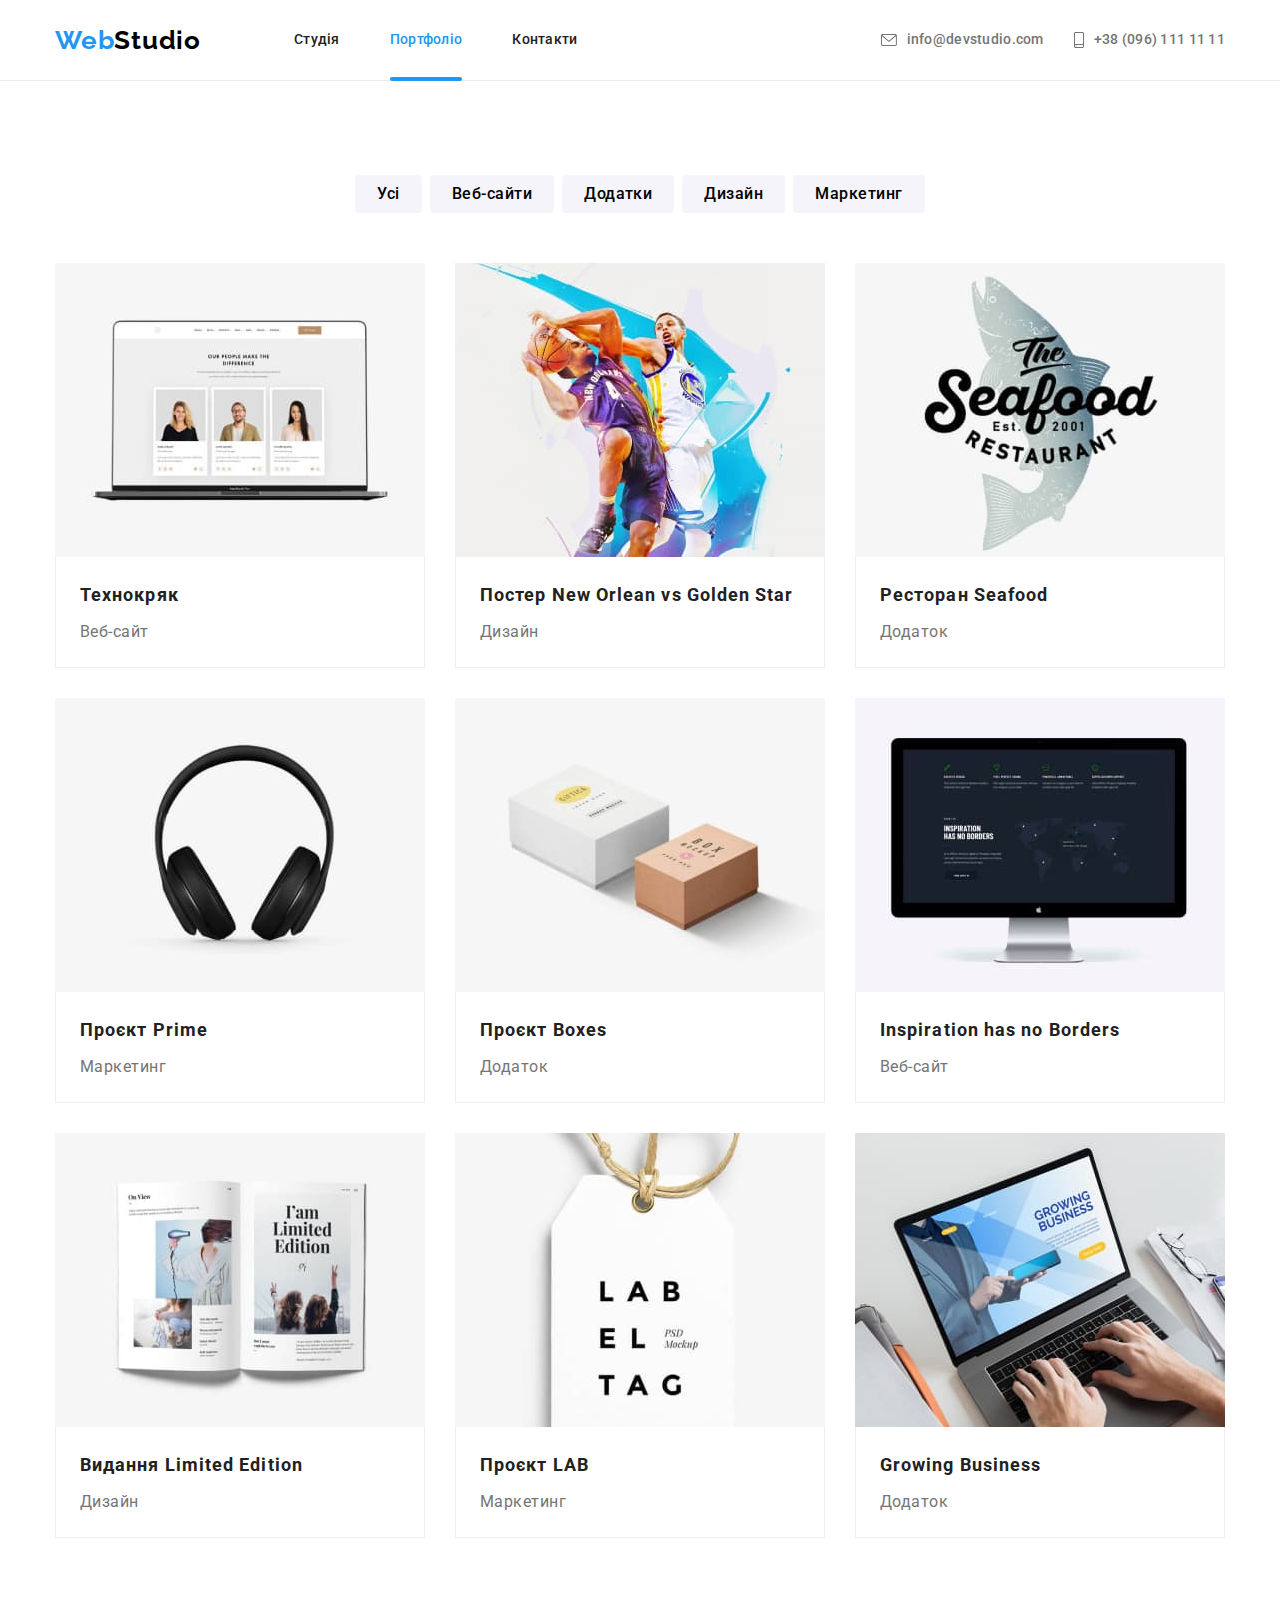
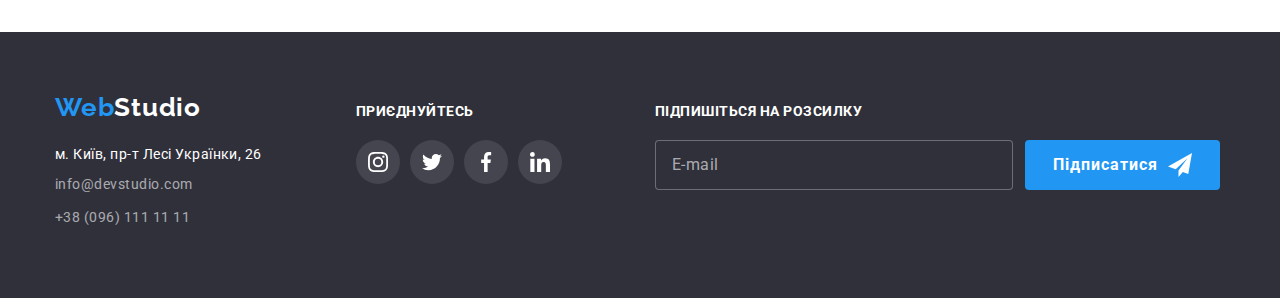
==== portfolio.html @ a1982f20 "Initial commit" ====
<!DOCTYPE html>
<html lang="uk">
  <head>
    <meta charset="UTF-8" />
    <meta http-equiv="X-UA-Compatible" content="IE=edge" />
    <meta name="viewport" content="width=device-width, initial-scale=1.0" />
    <title>Портфоліо</title>
    <link
      href="https://fonts.googleapis.com/css2?family=Raleway:wght@700&family=Roboto:wght@400;500;700;900&display=swap"
      rel="stylesheet"
    />
    <link
      rel="stylesheet"
      href="https://cdnjs.cloudflare.com/ajax/libs/modern-normalize/1.1.0/modern-normalize.min.css"
    />
    <link rel="stylesheet" href="./css/portfolio.min.css" />
  </head>

  <body>
    <!-- Шапка сторінки -->
    <header class="page-header">
      <div class="container container--nav">
        <nav class="nav-logo">
          <a href="index.html" class="logo"><span class="logo__color">Web</span>Studio</a>

          <ul class="nav">
            <li class="nav__item"><a href="./index.html" class="nav__link">Студія</a></li>
            <li class="nav__item nav__item--current">
              <a href="./portfolio.html" class="nav__link nav__link--current">Портфоліо</a>
            </li>
            <li class="nav__item"><a href="#" class="nav__link">Контакти</a></li>
          </ul>
        </nav>

        <ul class="contacts">
          <li class="contacts__item">
            <a href="mailto:info@devstudio.com" class="contacts__link"
              ><svg class="contacts__icon" width="16px" height="12px">
                <use href="./images/icons.svg#icon-envelope-1"></use>
              </svg>
              info@devstudio.com</a
            >
          </li>
          <li class="contacts__item">
            <a href="tel:+380961111111" class="contacts__link"
              ><svg class="contacts__icon" width="10px" height="16px">
                <use href="./images/icons.svg#icon-smartphone-1"></use>
              </svg>
              +38 (096) 111 11 11</a
            >
          </li>
        </ul>
      </div>
    </header>
    <main>
      <!-- Портфоліо -->
      <section class="section-example">
        <div class="container">
          <h1 class="visually-hidden">Приклади портфоліо</h1>
          <ul class="button-list">
            <li class="button-list__item">
              <button class="button-list__btn" type="button">Усі</button>
            </li>
            <li class="button-list__item">
              <button class="button-list__btn" type="button">Веб-сайти</button>
            </li>
            <li class="button-list__item">
              <button class="button-list__btn" type="button">Додатки</button>
            </li>
            <li class="button-list__item">
              <button class="button-list__btn" type="button">Дизайн</button>
            </li>
            <li class="button-list__item">
              <button class="button-list__btn" type="button">Маркетинг</button>
            </li>
          </ul>

          <ul class="photo-list">
            <li class="list">
              <a class="photo-list__link" href=""
                ><div class="thumb-overlay">
                  <img src="./images/технокряк.jpg" alt="Технокряк" width="370" height="294" />
                  <p class="thumb-overlay__descr">
                    Ресурс пропонує комплексні пропозиції з різним рівнем функціоналу та сервісів.
                    Все це дозволить відвідувачу отримати вичерпні відомості про компанію чи
                    приватну особу.
                  </p>
                </div>
                <div class="photo-descr">
                  <h2 class="photo-descr__title">Технокряк</h2>
                  <p class="photo-descr__text">Веб-сайт</p>
                </div></a
              >
            </li>
            <li class="list">
              <a class="photo-list__link" href=""
                ><div class="thumb-overlay">
                  <img
                    src="./images/ПостерNewOrlean.jpg"
                    alt="Постер New Orlean vs Golden Star"
                    width="370"
                    height="294"
                  />
                  <p class="thumb-overlay__descr">
                    Ресурс пропонує комплексні пропозиції з різним рівнем функціоналу та сервісів.
                    Все це дозволить відвідувачу отримати вичерпні відомості про компанію чи
                    приватну особу.
                  </p>
                </div>
                <div class="photo-descr">
                  <h2 class="photo-descr__title">Постер New Orlean vs Golden Star</h2>
                  <p class="photo-descr__text">Дизайн</p>
                </div></a
              >
            </li>
            <li class="list">
              <a class="photo-list__link" href=""
                ><div class="thumb-overlay">
                  <img
                    src="./images/РесторанSeafood.jpg"
                    alt="Ресторан Seafood"
                    width="370"
                    height="294"
                  />
                  <p class="thumb-overlay__descr">
                    Ресурс пропонує комплексні пропозиції з різним рівнем функціоналу та сервісів.
                    Все це дозволить відвідувачу отримати вичерпні відомості про компанію чи
                    приватну особу.
                  </p>
                </div>
                <div class="photo-descr">
                  <h2 class="photo-descr__title">Ресторан Seafood</h2>
                  <p class="photo-descr__text">Додаток</p>
                </div></a
              >
            </li>
            <li class="list">
              <a class="photo-list__link" href=""
                ><div class="thumb-overlay">
                  <img src="./images/ПроєктPrime.jpg" alt="Проєкт Prime" width="370" height="294" />
                  <p class="thumb-overlay__descr">
                    Ресурс пропонує комплексні пропозиції з різним рівнем функціоналу та сервісів.
                    Все це дозволить відвідувачу отримати вичерпні відомості про компанію чи
                    приватну особу.
                  </p>
                </div>
                <div class="photo-descr">
                  <h2 class="photo-descr__title">Проєкт Prime</h2>
                  <p class="photo-descr__text">Маркетинг</p>
                </div></a
              >
            </li>
            <li class="list">
              <a class="photo-list__link" href=""
                ><div class="thumb-overlay">
                  <img src="./images/ПроєктBoxes.jpg" alt="Проєкт Boxes" width="370" height="294" />
                  <p class="thumb-overlay__descr">
                    Ресурс пропонує комплексні пропозиції з різним рівнем функціоналу та сервісів.
                    Все це дозволить відвідувачу отримати вичерпні відомості про компанію чи
                    приватну особу.
                  </p>
                </div>
                <div class="photo-descr">
                  <h2 class="photo-descr__title">Проєкт Boxes</h2>
                  <p class="photo-descr__text">Додаток</p>
                </div></a
              >
            </li>
            <li class="list">
              <a class="photo-list__link" href=""
                ><div class="thumb-overlay">
                  <img
                    src="./images/InspirationhasnoBorders.jpg"
                    alt="Inspiration has no Borders"
                    width="370"
                    height="294"
                  />
                  <p class="thumb-overlay__descr">
                    Ресурс пропонує комплексні пропозиції з різним рівнем функціоналу та сервісів.
                    Все це дозволить відвідувачу отримати вичерпні відомості про компанію чи
                    приватну особу.
                  </p>
                </div>
                <div class="photo-descr">
                  <h2 class="photo-descr__title">Inspiration has no Borders</h2>
                  <p class="photo-descr__text">Веб-сайт</p>
                </div></a
              >
            </li>
            <li class="list">
              <a class="photo-list__link" href=""
                ><div class="thumb-overlay">
                  <img
                    src="./images/ВиданняLimitedEdition.jpg"
                    alt="Видання Limited Edition"
                    width="370"
                    height="294"
                  />
                  <p class="thumb-overlay__descr">
                    Ресурс пропонує комплексні пропозиції з різним рівнем функціоналу та сервісів.
                    Все це дозволить відвідувачу отримати вичерпні відомості про компанію чи
                    приватну особу.
                  </p>
                </div>
                <div class="photo-descr">
                  <h2 class="photo-descr__title">Видання Limited Edition</h2>
                  <p class="photo-descr__text">Дизайн</p>
                </div></a
              >
            </li>
            <li class="list">
              <a class="photo-list__link" href=""
                ><div class="thumb-overlay">
                  <img src="./images/ПроєктLAB.jpg" alt="Проєкт LAB" width="370" height="294" />
                  <p class="thumb-overlay__descr">
                    Ресурс пропонує комплексні пропозиції з різним рівнем функціоналу та сервісів.
                    Все це дозволить відвідувачу отримати вичерпні відомості про компанію чи
                    приватну особу.
                  </p>
                </div>
                <div class="photo-descr">
                  <h2 class="photo-descr__title">Проєкт LAB</h2>
                  <p class="photo-descr__text">Маркетинг</p>
                </div>
              </a>
            </li>
            <li class="list">
              <a class="photo-list__link" href=""
                ><div class="thumb-overlay">
                  <img
                    src="./images/GrowingBusiness.jpg"
                    alt="Growing Business"
                    width="370"
                    height="294"
                  />
                  <p class="thumb-overlay__descr">
                    Ресурс пропонує комплексні пропозиції з різним рівнем функціоналу та сервісів.
                    Все це дозволить відвідувачу отримати вичерпні відомості про компанію чи
                    приватну особу.
                  </p>
                </div>
                <div class="photo-descr">
                  <h2 class="photo-descr__title">Growing Business</h2>
                  <p class="photo-descr__text">Додаток</p>
                </div></a
              >
            </li>
          </ul>
        </div>
      </section>
    </main>

    <!-- Футер -->
    <footer class="footer">
      <div class="container container--flex">
        <div class="logo-address">
          <a href="#" class="logo footer__logo"><span class="logo__color">Web</span>Studio</a>

          <address class="address">
            <ul>
              <li>
                <a
                  href="https://goo.gl/maps/CUmirf4CLt4Hmm4W9"
                  class="address__map"
                  target="_blank"
                  rel="noopener noreferrer nofollow"
                  >м. Київ, пр-т Лесі Українки, 26</a
                >
              </li>
              <li>
                <a href="mailto:info@devstudio.com" class="address__contacts">info@devstudio.com</a>
              </li>
              <li><a href="tel:+380961111111" class="address__contacts">+38 (096) 111 11 11</a></li>
            </ul>
          </address>
        </div>
        <div class="thumb-social">
          <p class="footer__title">приєднуйтесь</p>
          <ul class="social-footer">
            <li>
              <a class="social-footer__link" href=""
                ><svg class="social-footer__icon" width="20" height="20">
                  <use href="./images/icons.svg#icon-instagram"></use>
                </svg>
              </a>
            </li>
            <li>
              <a class="social-footer__link" href=""
                ><svg class="social-footer__icon" width="20" height="20">
                  <use href="./images/icons.svg#icon-twitter"></use>
                </svg>
              </a>
            </li>
            <li>
              <a class="social-footer__link" href=""
                ><svg class="social-footer__icon" width="20" height="20">
                  <use href="./images/icons.svg#icon-facebook"></use>
                </svg>
              </a>
            </li>
            <li>
              <a class="social-footer__link" href=""
                ><svg class="social-footer__icon" width="20" height="20">
                  <use href="./images/icons.svg#icon-linkedin"></use>
                </svg>
              </a>
            </li>
          </ul>
        </div>
        <form class="form-footer">
          <b class="footer__title">Підпишіться на розсилку</b>
          <div class="thumb-form">
            <input class="form-footer__input" type="email" name="mail" placeholder="E-mail" />

            <button type="submit" class="form-footer__button">
              Підписатися<svg class="form-footer__icon" width="24" height="24">
                <use href="./images/icons.svg#icon-icon-send"></use>
              </svg>
            </button>
          </div>
        </form>
      </div>
    </footer>
  </body>
</html>
---- css/portfolio.min.css ----
body{background-color:#fff;color:#212121;font-family:Roboto,sans-serif;letter-spacing:.03em}a{text-decoration:none}ul{padding:0;margin:0;list-style:none}h2,h3,h4,p{margin-top:0;margin-bottom:0}img{max-width:100%;display:block}.container{width:1200px;padding:0px 15px;margin-right:auto;margin-left:auto}.visually-hidden{position:absolute;white-space:nowrap;width:1px;height:1px;overflow:hidden;border:0;padding:0;clip:rect(0 0 0 0);-webkit-clip-path:inset(50%);clip-path:inset(50%);margin:-1px}.form-footer__button,.button-list__btn{cursor:pointer}.page-header{border-bottom:1px solid #ececec}.container--nav{display:-webkit-box;display:-ms-flexbox;display:flex}.nav-logo{display:-webkit-box;display:-ms-flexbox;display:flex;-webkit-box-align:center;-ms-flex-align:center;align-items:center}.nav{display:-webkit-box;display:-ms-flexbox;display:flex;margin-left:93px}.nav__item:not(:last-child){margin-right:50px}.nav__item--current{position:relative}.nav__link{display:block;padding-top:32px;padding-bottom:32px;color:#212121;font-weight:500;font-size:14px;line-height:1.14;letter-spacing:.02em;-webkit-transition:color 250ms cubic-bezier(0.4, 0, 0.2, 1);transition:color 250ms cubic-bezier(0.4, 0, 0.2, 1)}.nav__link:hover,.nav__link:focus{color:#2196f3}.nav__link--current{color:#2196f3}.nav__link--current::after{position:absolute;content:"";left:0;bottom:-1px;display:inline-block;width:100%;height:4px;background-color:#2196f3;border-radius:4px}.contacts{display:-webkit-box;display:-ms-flexbox;display:flex;margin-left:auto}.contacts__item:nth-child(even){margin-left:30px}.contacts__link{display:-webkit-box;display:-ms-flexbox;display:flex;-webkit-box-align:center;-ms-flex-align:center;align-items:center;padding-top:32px;padding-bottom:32px;color:#757575;font-weight:500;font-size:14px;line-height:1.14;letter-spacing:.02em;-webkit-transition:color 250ms cubic-bezier(0.4, 0, 0.2, 1);transition:color 250ms cubic-bezier(0.4, 0, 0.2, 1)}.contacts__link:hover,.contacts__link:focus{color:#2196f3}.contacts__icon{margin-right:10px;fill:currentColor}.logo{color:#000;font-family:Raleway,sans-serif;font-weight:700;font-size:26px;line-height:1.19;letter-spacing:.03em}.logo__color{color:#2196f3}.section-example{padding-top:94px;padding-bottom:94px}.button-list{display:-webkit-box;display:-ms-flexbox;display:flex;margin-bottom:50px;-webkit-box-pack:center;-ms-flex-pack:center;justify-content:center}.button-list__btn{padding:6px 22px;background-color:#f5f4fa;font-family:inherit;border:none;font-weight:500;font-size:16px;line-height:1.62;letter-spacing:.03em;border-radius:4px;-webkit-transition:background-color 250ms cubic-bezier(0.4, 0, 0.2, 1),color 250ms cubic-bezier(0.4, 0, 0.2, 1),-webkit-box-shadow 250ms cubic-bezier(0.4, 0, 0.2, 1);transition:background-color 250ms cubic-bezier(0.4, 0, 0.2, 1),color 250ms cubic-bezier(0.4, 0, 0.2, 1),-webkit-box-shadow 250ms cubic-bezier(0.4, 0, 0.2, 1);transition:background-color 250ms cubic-bezier(0.4, 0, 0.2, 1),box-shadow 250ms cubic-bezier(0.4, 0, 0.2, 1),color 250ms cubic-bezier(0.4, 0, 0.2, 1);transition:background-color 250ms cubic-bezier(0.4, 0, 0.2, 1),box-shadow 250ms cubic-bezier(0.4, 0, 0.2, 1),color 250ms cubic-bezier(0.4, 0, 0.2, 1),-webkit-box-shadow 250ms cubic-bezier(0.4, 0, 0.2, 1)}.button-list__btn:hover,.button-list__btn:focus{background-color:#2196f3;color:#fff;-webkit-box-shadow:0px 2px 2px rgba(0,0,0,.12),0px 1px 2px rgba(0,0,0,.08),0px 3px 1px rgba(0,0,0,.1);box-shadow:0px 2px 2px rgba(0,0,0,.12),0px 1px 2px rgba(0,0,0,.08),0px 3px 1px rgba(0,0,0,.1)}.button-list__item:not(:first-child){margin-left:8px}.photo-list{display:-webkit-box;display:-ms-flexbox;display:flex;-ms-flex-wrap:wrap;flex-wrap:wrap;gap:30px}.photo-list__link{display:block;-webkit-transition:-webkit-box-shadow 250ms cubic-bezier(0.4, 0, 0.2, 1);transition:-webkit-box-shadow 250ms cubic-bezier(0.4, 0, 0.2, 1);transition:box-shadow 250ms cubic-bezier(0.4, 0, 0.2, 1);transition:box-shadow 250ms cubic-bezier(0.4, 0, 0.2, 1), -webkit-box-shadow 250ms cubic-bezier(0.4, 0, 0.2, 1)}.photo-list__link:hover,.photo-list__link:focus{-webkit-box-shadow:1px 4px 6px rgba(0,0,0,.16),0px 4px 4px rgba(0,0,0,.06),0px 1px 1px rgba(0,0,0,.12);box-shadow:1px 4px 6px rgba(0,0,0,.16),0px 4px 4px rgba(0,0,0,.06),0px 1px 1px rgba(0,0,0,.12)}.thumb-overlay{position:relative;overflow:hidden}.thumb-overlay__descr{position:absolute;left:0;bottom:0;-webkit-transform:translateY(100%);transform:translateY(100%);-webkit-transition:-webkit-transform 250ms cubic-bezier(0.4, 0, 0.2, 1);transition:-webkit-transform 250ms cubic-bezier(0.4, 0, 0.2, 1);transition:transform 250ms cubic-bezier(0.4, 0, 0.2, 1);transition:transform 250ms cubic-bezier(0.4, 0, 0.2, 1), -webkit-transform 250ms cubic-bezier(0.4, 0, 0.2, 1);color:#fff;background-color:rgba(33,150,243,.9);padding:63px 24px;font-weight:400;font-size:18px;line-height:1.55}.photo-list__link:hover .thumb-overlay__descr,.photo-list__link:focus .thumb-overlay__descr{-webkit-transform:translateY(0);transform:translateY(0)}.photo-descr{padding:20px 24px;border-right:1px solid #eee;border-bottom:1px solid #eee;border-left:1px solid #eee}.photo-descr__title{color:#212121;font-style:normal;font-weight:700;font-size:18px;line-height:2;letter-spacing:.06em;margin-bottom:4px}.photo-descr__text{color:#757575;font-size:16px;line-height:1.88}.footer{padding:60px 0px;background-color:#2f303a}.footer__logo{display:inline-block;margin-bottom:20px;color:#fff}.address{width:231px}.address__map{display:inline-block;margin-bottom:6px;color:#fff;font-style:normal;font-size:14px;line-height:1.7;-webkit-transition:color 250ms cubic-bezier(0.4, 0, 0.2, 1);transition:color 250ms cubic-bezier(0.4, 0, 0.2, 1)}.address__map:hover,.address__map:focus{color:#2196f3}.address__contacts{display:inline-block;margin-bottom:9px;color:rgba(255,255,255,.6);font-style:normal;font-size:14px;line-height:1.7;-webkit-transition:color 250ms cubic-bezier(0.4, 0, 0.2, 1);transition:color 250ms cubic-bezier(0.4, 0, 0.2, 1)}.address__contacts:hover,.address__contacts:focus{color:#2196f3}.container--flex{display:-webkit-box;display:-ms-flexbox;display:flex;-webkit-box-align:baseline;-ms-flex-align:baseline;align-items:baseline}.thumb-social{display:-webkit-box;display:-ms-flexbox;display:flex;-webkit-box-orient:vertical;-webkit-box-direction:normal;-ms-flex-direction:column;flex-direction:column;width:206px;height:80px;margin-left:70px}.footer__title{color:#fff;font-weight:700;font-size:14px;line-height:1.14;text-transform:uppercase;margin-bottom:20px}.social-footer{display:-webkit-box;display:-ms-flexbox;display:flex;-webkit-box-pack:justify;-ms-flex-pack:justify;justify-content:space-between}.social-footer__link{display:-webkit-box;display:-ms-flexbox;display:flex;-webkit-box-align:center;-ms-flex-align:center;align-items:center;-webkit-box-pack:center;-ms-flex-pack:center;justify-content:center;height:44px;width:44px;border-radius:50%;color:#fff;background-color:rgba(255,255,255,.1);-webkit-transition:background-color 250ms cubic-bezier(0.4, 0, 0.2, 1);transition:background-color 250ms cubic-bezier(0.4, 0, 0.2, 1)}.social-footer__link:hover,.social-footer__link:focus{background-color:#2196f3}.social-footer__icon{fill:currentColor}.form-footer{display:-webkit-box;display:-ms-flexbox;display:flex;-webkit-box-orient:vertical;-webkit-box-direction:normal;-ms-flex-direction:column;flex-direction:column;margin-left:93px}.thumb-form{display:-webkit-box;display:-ms-flexbox;display:flex}.form-footer__button{display:-webkit-box;display:-ms-flexbox;display:flex;-webkit-box-align:center;-ms-flex-align:center;align-items:center;padding:10px 28px;border:none;border-radius:4px;font-weight:700;font-size:16px;line-height:1.87;letter-spacing:.06em;text-align:center;color:#fff;background-color:#2196f3}.form-footer__icon{margin-left:10px}.form-footer__input{width:358px;margin-right:12px;padding:15px 16px;color:#fff;background-color:#2f303a;border-radius:4px;border:1px solid rgba(255,255,255,.3)}.form-footer__input::-webkit-input-placeholder{font-size:16px;line-height:1.25;letter-spacing:.03em;color:rgba(255,255,255,.6)}.form-footer__input::-moz-placeholder{font-size:16px;line-height:1.25;letter-spacing:.03em;color:rgba(255,255,255,.6)}.form-footer__input:-ms-input-placeholder{font-size:16px;line-height:1.25;letter-spacing:.03em;color:rgba(255,255,255,.6)}.form-footer__input::-ms-input-placeholder{font-size:16px;line-height:1.25;letter-spacing:.03em;color:rgba(255,255,255,.6)}.form-footer__input::placeholder{font-size:16px;line-height:1.25;letter-spacing:.03em;color:rgba(255,255,255,.6)}/*# sourceMappingURL=portfolio.min.css.map */
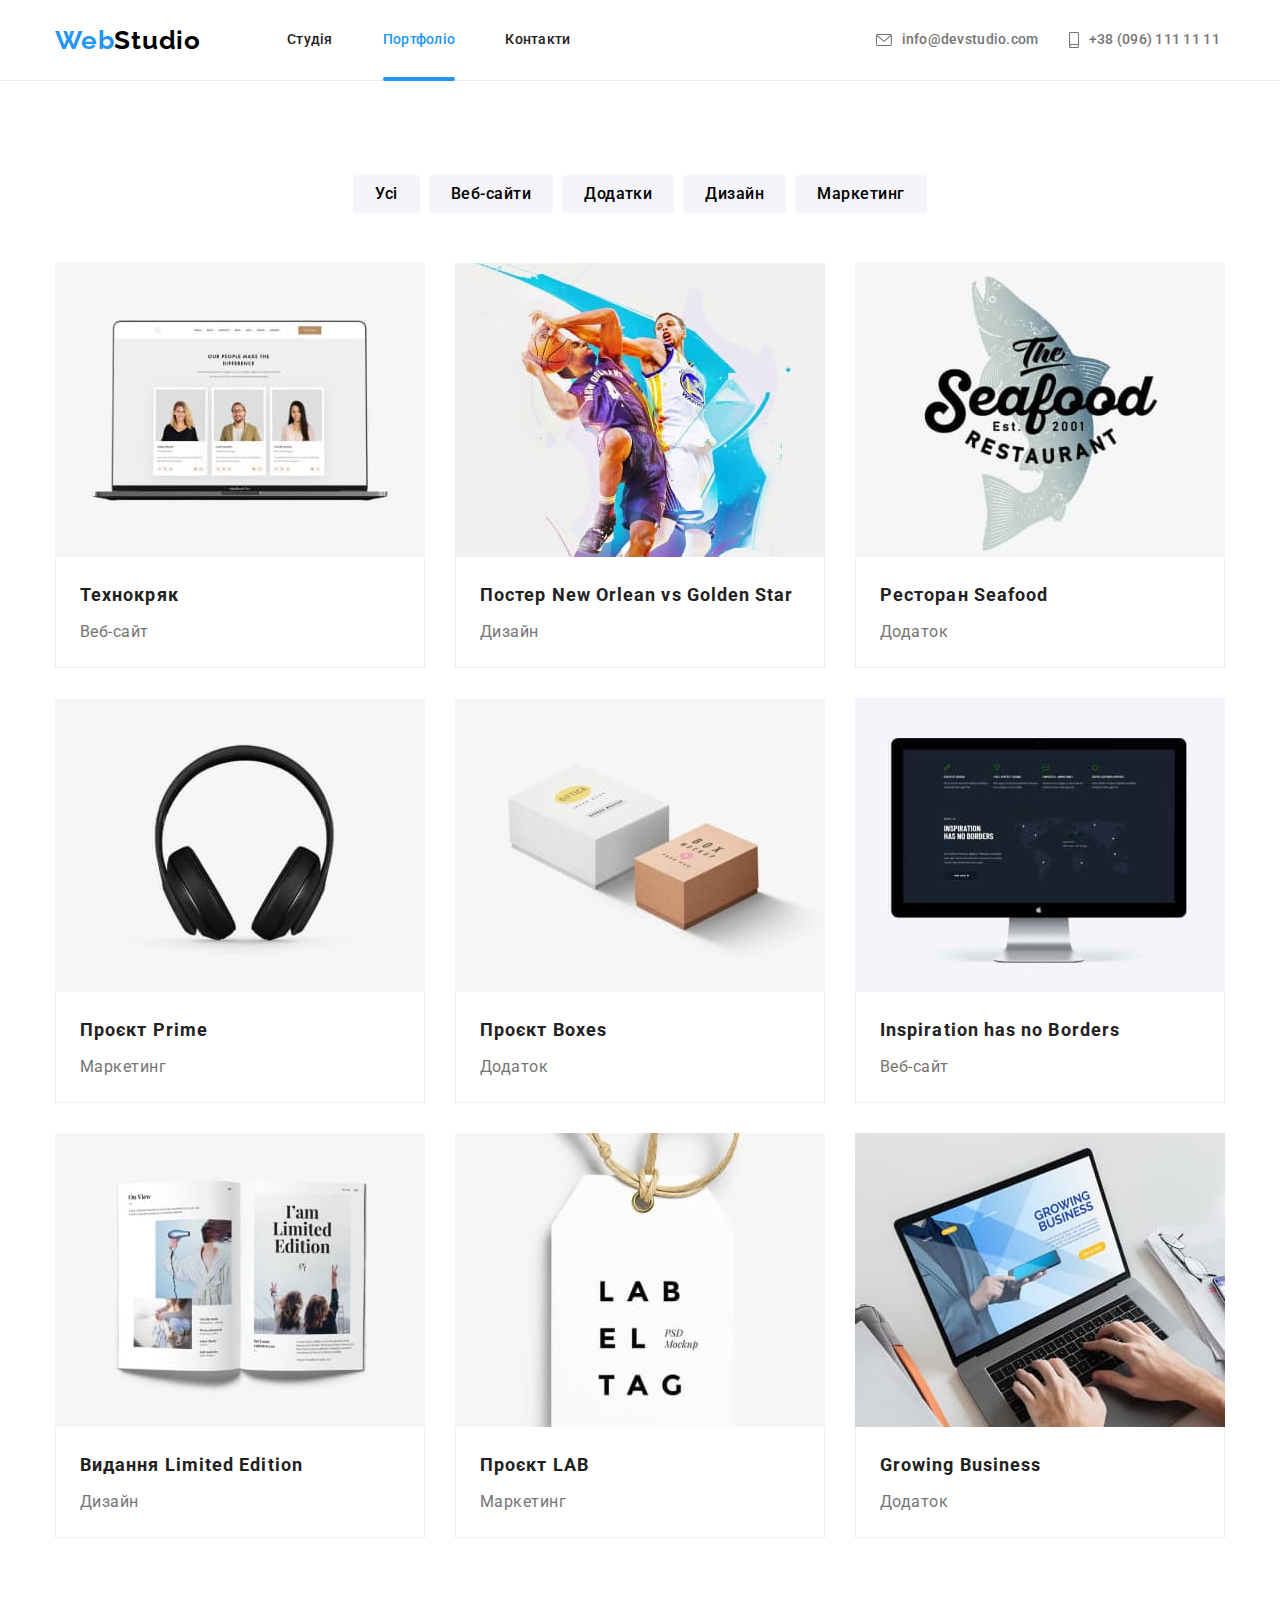
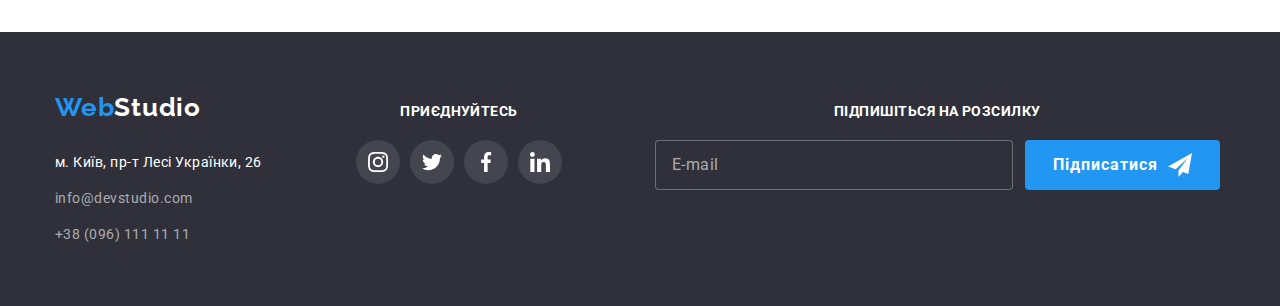
==== commit d99a5beb: "Update index, portfolio" ====
--- a/portfolio.html
+++ b/portfolio.html
@@ -20,38 +20,56 @@
     <!-- Шапка сторінки -->
     <header class="page-header">
       <div class="container container--nav">
-        <nav class="nav-logo">
-          <a href="index.html" class="logo"><span class="logo__color">Web</span>Studio</a>
-
-          <ul class="nav">
-            <li class="nav__item"><a href="./index.html" class="nav__link">Студія</a></li>
-            <li class="nav__item nav__item--current">
-              <a href="./portfolio.html" class="nav__link nav__link--current">Портфоліо</a>
-            </li>
-            <li class="nav__item"><a href="#" class="nav__link">Контакти</a></li>
+        <a href="index.html" class="logo"><span class="logo__color">Web</span>Studio</a>
+        <div class="container-menu container-menu--is-open" data-menu>
+          <nav>
+            <ul class="nav">
+              <li class="nav__item">
+                <a href="./index.html" class="nav__link">Студія</a>
+              </li>
+              <li class="nav__item nav__item--current">
+                <a href="./portfolio.html" class="nav__link nav__link--current">Портфоліо</a>
+              </li>
+              <li class="nav__item"><a href="#" class="nav__link">Контакти</a></li>
+            </ul>
+          </nav>
+
+          <ul class="contacts">
+            <li class="contacts__item">
+              <a href="mailto:info@devstudio.com" class="contacts__link"
+                ><svg class="contacts__icon" width="16px" height="12px">
+                  <use href="./images/icons.svg#icon-envelope-1"></use>
+                </svg>
+                info@devstudio.com</a
+              >
+            </li>
+            <li class="contacts__item">
+              <a href="tel:+380961111111" class="contacts__link"
+                ><svg class="contacts__icon" width="10px" height="16px">
+                  <use href="./images/icons.svg#icon-smartphone-1"></use>
+                </svg>
+                +38 (096) 111 11 11
+              </a>
+            </li>
           </ul>
-        </nav>
-
-        <ul class="contacts">
-          <li class="contacts__item">
-            <a href="mailto:info@devstudio.com" class="contacts__link"
-              ><svg class="contacts__icon" width="16px" height="12px">
-                <use href="./images/icons.svg#icon-envelope-1"></use>
-              </svg>
-              info@devstudio.com</a
-            >
-          </li>
-          <li class="contacts__item">
-            <a href="tel:+380961111111" class="contacts__link"
-              ><svg class="contacts__icon" width="10px" height="16px">
-                <use href="./images/icons.svg#icon-smartphone-1"></use>
-              </svg>
-              +38 (096) 111 11 11</a
-            >
-          </li>
-        </ul>
+
+          <ul class="mobmenu-social">
+            <li><a href="" class="mobmenu-social__link">Instagram</a></li>
+            <li><a href="" class="mobmenu-social__link">Twitter</a></li>
+            <li><a href="" class="mobmenu-social__link">Facebook</a></li>
+            <li><a href="" class="mobmenu-social__link">LinkedIn</a></li>
+          </ul>
+        </div>
+
+        <button type="button" class="menu-button menu-button--is-open" data-menu-button>
+          <svg width="40px" height="40px" aria-label="Перемикач мобільного меню">
+            <use class="menu-button__open" href="./images/icons.svg#icon-menu"></use>
+            <use class="menu-button__close" href="./images/icons.svg#icon-close-menu"></use>
+          </svg>
+        </button>
       </div>
     </header>
+
     <main>
       <!-- Портфоліо -->
       <section class="section-example">
@@ -253,60 +271,66 @@
     <!-- Футер -->
     <footer class="footer">
       <div class="container container--flex">
-        <div class="logo-address">
-          <a href="#" class="logo footer__logo"><span class="logo__color">Web</span>Studio</a>
-
-          <address class="address">
-            <ul>
+        <div class="container-adr-social">
+          <div class="logo-address">
+            <a href="#" class="logo footer__logo"><span class="logo__color">Web</span>Studio</a>
+            <address class="address">
+              <ul>
+                <li>
+                  <a
+                    href="https://goo.gl/maps/CUmirf4CLt4Hmm4W9"
+                    class="address__map"
+                    target="_blank"
+                    rel="noopener noreferrer nofollow"
+                    >м. Київ, пр-т Лесі Українки, 26</a
+                  >
+                </li>
+                <li>
+                  <a href="mailto:info@devstudio.com" class="address__contacts"
+                    >info@devstudio.com</a
+                  >
+                </li>
+                <li>
+                  <a href="tel:+380961111111" class="address__contacts">+38 (096) 111 11 11</a>
+                </li>
+              </ul>
+            </address>
+          </div>
+          <div class="thumb-social">
+            <p class="footer__title">приєднуйтесь</p>
+            <ul class="social-footer">
               <li>
-                <a
-                  href="https://goo.gl/maps/CUmirf4CLt4Hmm4W9"
-                  class="address__map"
-                  target="_blank"
-                  rel="noopener noreferrer nofollow"
-                  >м. Київ, пр-т Лесі Українки, 26</a
-                >
+                <a class="social-footer__link" href=""
+                  ><svg class="social-footer__icon" width="20" height="20">
+                    <use href="./images/icons.svg#icon-instagram"></use>
+                  </svg>
+                </a>
               </li>
               <li>
-                <a href="mailto:info@devstudio.com" class="address__contacts">info@devstudio.com</a>
-              </li>
-              <li><a href="tel:+380961111111" class="address__contacts">+38 (096) 111 11 11</a></li>
+                <a class="social-footer__link" href=""
+                  ><svg class="social-footer__icon" width="20" height="20">
+                    <use href="./images/icons.svg#icon-twitter"></use>
+                  </svg>
+                </a>
+              </li>
+              <li>
+                <a class="social-footer__link" href=""
+                  ><svg class="social-footer__icon" width="20" height="20">
+                    <use href="./images/icons.svg#icon-facebook"></use>
+                  </svg>
+                </a>
+              </li>
+              <li>
+                <a class="social-footer__link" href=""
+                  ><svg class="social-footer__icon" width="20" height="20">
+                    <use href="./images/icons.svg#icon-linkedin"></use>
+                  </svg>
+                </a>
+              </li>
             </ul>
-          </address>
+          </div>
         </div>
-        <div class="thumb-social">
-          <p class="footer__title">приєднуйтесь</p>
-          <ul class="social-footer">
-            <li>
-              <a class="social-footer__link" href=""
-                ><svg class="social-footer__icon" width="20" height="20">
-                  <use href="./images/icons.svg#icon-instagram"></use>
-                </svg>
-              </a>
-            </li>
-            <li>
-              <a class="social-footer__link" href=""
-                ><svg class="social-footer__icon" width="20" height="20">
-                  <use href="./images/icons.svg#icon-twitter"></use>
-                </svg>
-              </a>
-            </li>
-            <li>
-              <a class="social-footer__link" href=""
-                ><svg class="social-footer__icon" width="20" height="20">
-                  <use href="./images/icons.svg#icon-facebook"></use>
-                </svg>
-              </a>
-            </li>
-            <li>
-              <a class="social-footer__link" href=""
-                ><svg class="social-footer__icon" width="20" height="20">
-                  <use href="./images/icons.svg#icon-linkedin"></use>
-                </svg>
-              </a>
-            </li>
-          </ul>
-        </div>
+
         <form class="form-footer">
           <b class="footer__title">Підпишіться на розсилку</b>
           <div class="thumb-form">
@@ -321,5 +345,7 @@
         </form>
       </div>
     </footer>
+
+    <script src="./js/mobile-menu.js"></script>
   </body>
 </html>
--- a/css/portfolio.min.css
+++ b/css/portfolio.min.css
@@ -1 +1 @@
-body{background-color:#fff;color:#212121;font-family:Roboto,sans-serif;letter-spacing:.03em}a{text-decoration:none}ul{padding:0;margin:0;list-style:none}h2,h3,h4,p{margin-top:0;margin-bottom:0}img{max-width:100%;display:block}.container{width:1200px;padding:0px 15px;margin-right:auto;margin-left:auto}.visually-hidden{position:absolute;white-space:nowrap;width:1px;height:1px;overflow:hidden;border:0;padding:0;clip:rect(0 0 0 0);-webkit-clip-path:inset(50%);clip-path:inset(50%);margin:-1px}.form-footer__button,.button-list__btn{cursor:pointer}.page-header{border-bottom:1px solid #ececec}.container--nav{display:-webkit-box;display:-ms-flexbox;display:flex}.nav-logo{display:-webkit-box;display:-ms-flexbox;display:flex;-webkit-box-align:center;-ms-flex-align:center;align-items:center}.nav{display:-webkit-box;display:-ms-flexbox;display:flex;margin-left:93px}.nav__item:not(:last-child){margin-right:50px}.nav__item--current{position:relative}.nav__link{display:block;padding-top:32px;padding-bottom:32px;color:#212121;font-weight:500;font-size:14px;line-height:1.14;letter-spacing:.02em;-webkit-transition:color 250ms cubic-bezier(0.4, 0, 0.2, 1);transition:color 250ms cubic-bezier(0.4, 0, 0.2, 1)}.nav__link:hover,.nav__link:focus{color:#2196f3}.nav__link--current{color:#2196f3}.nav__link--current::after{position:absolute;content:"";left:0;bottom:-1px;display:inline-block;width:100%;height:4px;background-color:#2196f3;border-radius:4px}.contacts{display:-webkit-box;display:-ms-flexbox;display:flex;margin-left:auto}.contacts__item:nth-child(even){margin-left:30px}.contacts__link{display:-webkit-box;display:-ms-flexbox;display:flex;-webkit-box-align:center;-ms-flex-align:center;align-items:center;padding-top:32px;padding-bottom:32px;color:#757575;font-weight:500;font-size:14px;line-height:1.14;letter-spacing:.02em;-webkit-transition:color 250ms cubic-bezier(0.4, 0, 0.2, 1);transition:color 250ms cubic-bezier(0.4, 0, 0.2, 1)}.contacts__link:hover,.contacts__link:focus{color:#2196f3}.contacts__icon{margin-right:10px;fill:currentColor}.logo{color:#000;font-family:Raleway,sans-serif;font-weight:700;font-size:26px;line-height:1.19;letter-spacing:.03em}.logo__color{color:#2196f3}.section-example{padding-top:94px;padding-bottom:94px}.button-list{display:-webkit-box;display:-ms-flexbox;display:flex;margin-bottom:50px;-webkit-box-pack:center;-ms-flex-pack:center;justify-content:center}.button-list__btn{padding:6px 22px;background-color:#f5f4fa;font-family:inherit;border:none;font-weight:500;font-size:16px;line-height:1.62;letter-spacing:.03em;border-radius:4px;-webkit-transition:background-color 250ms cubic-bezier(0.4, 0, 0.2, 1),color 250ms cubic-bezier(0.4, 0, 0.2, 1),-webkit-box-shadow 250ms cubic-bezier(0.4, 0, 0.2, 1);transition:background-color 250ms cubic-bezier(0.4, 0, 0.2, 1),color 250ms cubic-bezier(0.4, 0, 0.2, 1),-webkit-box-shadow 250ms cubic-bezier(0.4, 0, 0.2, 1);transition:background-color 250ms cubic-bezier(0.4, 0, 0.2, 1),box-shadow 250ms cubic-bezier(0.4, 0, 0.2, 1),color 250ms cubic-bezier(0.4, 0, 0.2, 1);transition:background-color 250ms cubic-bezier(0.4, 0, 0.2, 1),box-shadow 250ms cubic-bezier(0.4, 0, 0.2, 1),color 250ms cubic-bezier(0.4, 0, 0.2, 1),-webkit-box-shadow 250ms cubic-bezier(0.4, 0, 0.2, 1)}.button-list__btn:hover,.button-list__btn:focus{background-color:#2196f3;color:#fff;-webkit-box-shadow:0px 2px 2px rgba(0,0,0,.12),0px 1px 2px rgba(0,0,0,.08),0px 3px 1px rgba(0,0,0,.1);box-shadow:0px 2px 2px rgba(0,0,0,.12),0px 1px 2px rgba(0,0,0,.08),0px 3px 1px rgba(0,0,0,.1)}.button-list__item:not(:first-child){margin-left:8px}.photo-list{display:-webkit-box;display:-ms-flexbox;display:flex;-ms-flex-wrap:wrap;flex-wrap:wrap;gap:30px}.photo-list__link{display:block;-webkit-transition:-webkit-box-shadow 250ms cubic-bezier(0.4, 0, 0.2, 1);transition:-webkit-box-shadow 250ms cubic-bezier(0.4, 0, 0.2, 1);transition:box-shadow 250ms cubic-bezier(0.4, 0, 0.2, 1);transition:box-shadow 250ms cubic-bezier(0.4, 0, 0.2, 1), -webkit-box-shadow 250ms cubic-bezier(0.4, 0, 0.2, 1)}.photo-list__link:hover,.photo-list__link:focus{-webkit-box-shadow:1px 4px 6px rgba(0,0,0,.16),0px 4px 4px rgba(0,0,0,.06),0px 1px 1px rgba(0,0,0,.12);box-shadow:1px 4px 6px rgba(0,0,0,.16),0px 4px 4px rgba(0,0,0,.06),0px 1px 1px rgba(0,0,0,.12)}.thumb-overlay{position:relative;overflow:hidden}.thumb-overlay__descr{position:absolute;left:0;bottom:0;-webkit-transform:translateY(100%);transform:translateY(100%);-webkit-transition:-webkit-transform 250ms cubic-bezier(0.4, 0, 0.2, 1);transition:-webkit-transform 250ms cubic-bezier(0.4, 0, 0.2, 1);transition:transform 250ms cubic-bezier(0.4, 0, 0.2, 1);transition:transform 250ms cubic-bezier(0.4, 0, 0.2, 1), -webkit-transform 250ms cubic-bezier(0.4, 0, 0.2, 1);color:#fff;background-color:rgba(33,150,243,.9);padding:63px 24px;font-weight:400;font-size:18px;line-height:1.55}.photo-list__link:hover .thumb-overlay__descr,.photo-list__link:focus .thumb-overlay__descr{-webkit-transform:translateY(0);transform:translateY(0)}.photo-descr{padding:20px 24px;border-right:1px solid #eee;border-bottom:1px solid #eee;border-left:1px solid #eee}.photo-descr__title{color:#212121;font-style:normal;font-weight:700;font-size:18px;line-height:2;letter-spacing:.06em;margin-bottom:4px}.photo-descr__text{color:#757575;font-size:16px;line-height:1.88}.footer{padding:60px 0px;background-color:#2f303a}.footer__logo{display:inline-block;margin-bottom:20px;color:#fff}.address{width:231px}.address__map{display:inline-block;margin-bottom:6px;color:#fff;font-style:normal;font-size:14px;line-height:1.7;-webkit-transition:color 250ms cubic-bezier(0.4, 0, 0.2, 1);transition:color 250ms cubic-bezier(0.4, 0, 0.2, 1)}.address__map:hover,.address__map:focus{color:#2196f3}.address__contacts{display:inline-block;margin-bottom:9px;color:rgba(255,255,255,.6);font-style:normal;font-size:14px;line-height:1.7;-webkit-transition:color 250ms cubic-bezier(0.4, 0, 0.2, 1);transition:color 250ms cubic-bezier(0.4, 0, 0.2, 1)}.address__contacts:hover,.address__contacts:focus{color:#2196f3}.container--flex{display:-webkit-box;display:-ms-flexbox;display:flex;-webkit-box-align:baseline;-ms-flex-align:baseline;align-items:baseline}.thumb-social{display:-webkit-box;display:-ms-flexbox;display:flex;-webkit-box-orient:vertical;-webkit-box-direction:normal;-ms-flex-direction:column;flex-direction:column;width:206px;height:80px;margin-left:70px}.footer__title{color:#fff;font-weight:700;font-size:14px;line-height:1.14;text-transform:uppercase;margin-bottom:20px}.social-footer{display:-webkit-box;display:-ms-flexbox;display:flex;-webkit-box-pack:justify;-ms-flex-pack:justify;justify-content:space-between}.social-footer__link{display:-webkit-box;display:-ms-flexbox;display:flex;-webkit-box-align:center;-ms-flex-align:center;align-items:center;-webkit-box-pack:center;-ms-flex-pack:center;justify-content:center;height:44px;width:44px;border-radius:50%;color:#fff;background-color:rgba(255,255,255,.1);-webkit-transition:background-color 250ms cubic-bezier(0.4, 0, 0.2, 1);transition:background-color 250ms cubic-bezier(0.4, 0, 0.2, 1)}.social-footer__link:hover,.social-footer__link:focus{background-color:#2196f3}.social-footer__icon{fill:currentColor}.form-footer{display:-webkit-box;display:-ms-flexbox;display:flex;-webkit-box-orient:vertical;-webkit-box-direction:normal;-ms-flex-direction:column;flex-direction:column;margin-left:93px}.thumb-form{display:-webkit-box;display:-ms-flexbox;display:flex}.form-footer__button{display:-webkit-box;display:-ms-flexbox;display:flex;-webkit-box-align:center;-ms-flex-align:center;align-items:center;padding:10px 28px;border:none;border-radius:4px;font-weight:700;font-size:16px;line-height:1.87;letter-spacing:.06em;text-align:center;color:#fff;background-color:#2196f3}.form-footer__icon{margin-left:10px}.form-footer__input{width:358px;margin-right:12px;padding:15px 16px;color:#fff;background-color:#2f303a;border-radius:4px;border:1px solid rgba(255,255,255,.3)}.form-footer__input::-webkit-input-placeholder{font-size:16px;line-height:1.25;letter-spacing:.03em;color:rgba(255,255,255,.6)}.form-footer__input::-moz-placeholder{font-size:16px;line-height:1.25;letter-spacing:.03em;color:rgba(255,255,255,.6)}.form-footer__input:-ms-input-placeholder{font-size:16px;line-height:1.25;letter-spacing:.03em;color:rgba(255,255,255,.6)}.form-footer__input::-ms-input-placeholder{font-size:16px;line-height:1.25;letter-spacing:.03em;color:rgba(255,255,255,.6)}.form-footer__input::placeholder{font-size:16px;line-height:1.25;letter-spacing:.03em;color:rgba(255,255,255,.6)}/*# sourceMappingURL=portfolio.min.css.map */+body{background-color:#fff;color:#212121;font-family:Roboto,sans-serif;letter-spacing:.03em}a{text-decoration:none}ul{padding:0;margin:0;list-style:none}h2,h3,h4,p{margin-top:0;margin-bottom:0}img{display:block;max-width:100%;height:auto}.container{max-width:1200px;padding:0px 15px;margin-right:auto;margin-left:auto}@media screen and (min-width: 480px){.container{width:480px}}@media screen and (min-width: 768px){.container{width:768px}}@media screen and (min-width: 1200px){.container{width:1200px}}.visually-hidden{position:absolute;white-space:nowrap;width:1px;height:1px;overflow:hidden;border:0;padding:0;clip:rect(0 0 0 0);-webkit-clip-path:inset(50%);clip-path:inset(50%);margin:-1px}.form-footer__button,.button-list__btn{cursor:pointer}.page-header{position:relative;border-bottom:1px solid #ececec}@media screen and (max-width: 767px){.page-header{min-height:60px}}.container--nav{display:-webkit-box;display:-ms-flexbox;display:flex;-webkit-box-align:center;-ms-flex-align:center;align-items:center}@media screen and (max-width: 767px){.container--nav{-webkit-box-pack:justify;-ms-flex-pack:justify;justify-content:space-between}}.menu-button{display:-webkit-inline-box;display:-ms-inline-flexbox;display:inline-flex;margin:0;padding:0;border:none;background-color:rgba(0,0,0,0)}@media screen and (min-width: 768px){.menu-button{display:none}}.menu-button__close{display:none}.menu-button--is-open .menu-button__close{display:block}.menu-button--is-open .menu-button__open{display:none}@media screen and (max-width: 767px){.container-menu{display:none;position:absolute;top:100%;left:0;width:100%;height:796px;padding-left:40px;background-color:#fff;z-index:1}.container-menu--is-open{display:block}}@media screen and (min-width: 768px){.container-menu{display:-webkit-box;display:-ms-flexbox;display:flex;-webkit-box-align:center;-ms-flex-align:center;align-items:center}}.nav__item--current{position:relative}@media screen and (max-width: 767px){.nav__item:not(:first-child){margin-top:32px}}@media screen and (min-width: 768px){.nav{display:-webkit-box;display:-ms-flexbox;display:flex;margin-left:86px}.nav__item:not(:last-child){margin-right:50px}}.nav__link{display:block;padding-top:32px;padding-bottom:32px;color:#212121;font-weight:500;font-size:14px;line-height:1.14;letter-spacing:.02em;-webkit-transition:color 250ms cubic-bezier(0.4, 0, 0.2, 1);transition:color 250ms cubic-bezier(0.4, 0, 0.2, 1)}.nav__link:hover,.nav__link:focus{color:#2196f3}.nav__link--current{color:#2196f3}@media screen and (max-width: 767px){.nav__link{font-size:40px;line-height:1.17;padding:0}}@media screen and (min-width: 768px){.nav__link--current::after{position:absolute;content:"";left:0;bottom:-1px;display:inline-block;width:100%;height:4px;background-color:#2196f3;border-radius:4px}}@media screen and (max-width: 767px){.contacts{display:-webkit-box;display:-ms-flexbox;display:flex;-webkit-box-orient:vertical;-webkit-box-direction:reverse;-ms-flex-direction:column-reverse;flex-direction:column-reverse;margin-top:264px}}@media screen and (min-width: 768px)and (max-width: 1199px){.contacts{display:-webkit-box;display:-ms-flexbox;display:flex;-webkit-box-orient:vertical;-webkit-box-direction:normal;-ms-flex-direction:column;flex-direction:column;margin-left:96px;row-gap:10px}}@media screen and (min-width: 1200px){.contacts{display:-webkit-box;display:-ms-flexbox;display:flex;margin-top:0;margin-left:305px}}@media screen and (max-width: 767px){.contacts__item:nth-child(odd){margin-top:32px}}@media screen and (min-width: 1200px){.contacts__item:nth-child(odd){margin-right:30px}}.contacts__link{display:-webkit-box;display:-ms-flexbox;display:flex;-webkit-box-align:center;-ms-flex-align:center;align-items:center;color:#757575;font-weight:500;font-size:12px;line-height:1.14;letter-spacing:.02em;-webkit-transition:color 250ms cubic-bezier(0.4, 0, 0.2, 1);transition:color 250ms cubic-bezier(0.4, 0, 0.2, 1)}.contacts__link:hover,.contacts__link:focus{color:#2196f3}@media screen and (min-width: 1200px){.contacts__link{padding-top:32px;padding-bottom:32px;font-size:14px}}@media screen and (max-width: 767px){[href="tel:+380961111111"]{font-size:34px;line-height:1.17;color:#2196f3}}@media screen and (max-width: 390px){[href="tel:+380961111111"]{font-size:28px}}@media screen and (max-width: 767px){[href="mailto:info@devstudio.com"]{font-size:24px;line-height:1.17}}.contacts__icon{margin-right:10px;fill:currentColor}@media screen and (max-width: 767px){.contacts__icon{display:none}}.mobmenu-social{display:-webkit-box;display:-ms-flexbox;display:flex;margin-top:64px;gap:10px}.mobmenu-social__link{font-weight:500;font-size:18px;line-height:1.22;letter-spacing:.02em;color:#2196f3}@media screen and (max-width: 390px){.mobmenu-social__link{font-size:14px}}@media screen and (min-width: 768px){.mobmenu-social{display:none}}.logo{color:#000;font-family:Raleway,sans-serif;font-weight:700;font-size:24px;line-height:1.16;letter-spacing:.03em}.logo__color{color:#2196f3}@media screen and (min-width: 1200px){.logo{font-size:26px;line-height:1.19}}.section-example{padding-top:60px;padding-bottom:60px}@media screen and (min-width: 1200px){.section-example{padding-top:94px;padding-bottom:94px}}.button-list{display:-webkit-box;display:-ms-flexbox;display:flex;margin-bottom:50px;-webkit-box-pack:center;-ms-flex-pack:center;justify-content:center}@media screen and (max-width: 767px){.button-list{-ms-flex-wrap:wrap;flex-wrap:wrap;row-gap:15px;-webkit-box-pack:start;-ms-flex-pack:start;justify-content:flex-start;margin-bottom:40px}}.button-list__btn{padding:6px 22px;background-color:#f5f4fa;font-family:inherit;border:none;font-weight:500;font-size:16px;line-height:1.62;letter-spacing:.03em;border-radius:4px;-webkit-transition:background-color 250ms cubic-bezier(0.4, 0, 0.2, 1),color 250ms cubic-bezier(0.4, 0, 0.2, 1),-webkit-box-shadow 250ms cubic-bezier(0.4, 0, 0.2, 1);transition:background-color 250ms cubic-bezier(0.4, 0, 0.2, 1),color 250ms cubic-bezier(0.4, 0, 0.2, 1),-webkit-box-shadow 250ms cubic-bezier(0.4, 0, 0.2, 1);transition:background-color 250ms cubic-bezier(0.4, 0, 0.2, 1),box-shadow 250ms cubic-bezier(0.4, 0, 0.2, 1),color 250ms cubic-bezier(0.4, 0, 0.2, 1);transition:background-color 250ms cubic-bezier(0.4, 0, 0.2, 1),box-shadow 250ms cubic-bezier(0.4, 0, 0.2, 1),color 250ms cubic-bezier(0.4, 0, 0.2, 1),-webkit-box-shadow 250ms cubic-bezier(0.4, 0, 0.2, 1)}.button-list__btn:hover,.button-list__btn:focus{background-color:#2196f3;color:#fff;-webkit-box-shadow:0px 2px 2px rgba(0,0,0,.12),0px 1px 2px rgba(0,0,0,.08),0px 3px 1px rgba(0,0,0,.1);box-shadow:0px 2px 2px rgba(0,0,0,.12),0px 1px 2px rgba(0,0,0,.08),0px 3px 1px rgba(0,0,0,.1)}@media screen and (max-width: 767px){.button-list__btn{padding:6px 24px}}.button-list__item:not(:first-child){margin-left:9px}@media screen and (min-width: 768px){.photo-list{display:-webkit-box;display:-ms-flexbox;display:flex;-ms-flex-wrap:wrap;flex-wrap:wrap;gap:30px}}@media screen and (max-width: 767px){.list:not(:last-child){margin-bottom:30px}}@media screen and (min-width: 768px){.list{-ms-flex-preferred-size:calc((100% - 30px)/2);flex-basis:calc((100% - 30px)/2)}}@media screen and (min-width: 1200px){.list{-ms-flex-preferred-size:calc((100% - 60px)/3);flex-basis:calc((100% - 60px)/3)}}.photo-list__link{-webkit-transition:-webkit-box-shadow 250ms cubic-bezier(0.4, 0, 0.2, 1);transition:-webkit-box-shadow 250ms cubic-bezier(0.4, 0, 0.2, 1);transition:box-shadow 250ms cubic-bezier(0.4, 0, 0.2, 1);transition:box-shadow 250ms cubic-bezier(0.4, 0, 0.2, 1), -webkit-box-shadow 250ms cubic-bezier(0.4, 0, 0.2, 1)}@media screen and (max-width: 767px){.photo-list__link{display:block}}.photo-list__link:hover,.photo-list__link:focus{-webkit-box-shadow:1px 4px 6px rgba(0,0,0,.16),0px 4px 4px rgba(0,0,0,.06),0px 1px 1px rgba(0,0,0,.12);box-shadow:1px 4px 6px rgba(0,0,0,.16),0px 4px 4px rgba(0,0,0,.06),0px 1px 1px rgba(0,0,0,.12)}@media screen and (min-width: 768px)and (max-width: 1199px){.photo-list__link{display:-webkit-box;display:-ms-flexbox;display:flex;-webkit-box-orient:vertical;-webkit-box-direction:normal;-ms-flex-direction:column;flex-direction:column;height:100%}}.thumb-overlay{position:relative;overflow:hidden}.thumb-overlay__descr{position:absolute;left:0;bottom:0;-webkit-transform:translateY(100%);transform:translateY(100%);-webkit-transition:-webkit-transform 250ms cubic-bezier(0.4, 0, 0.2, 1);transition:-webkit-transform 250ms cubic-bezier(0.4, 0, 0.2, 1);transition:transform 250ms cubic-bezier(0.4, 0, 0.2, 1);transition:transform 250ms cubic-bezier(0.4, 0, 0.2, 1), -webkit-transform 250ms cubic-bezier(0.4, 0, 0.2, 1);color:#fff;background-color:rgba(33,150,243,.9);padding:63px 24px;font-weight:400;font-size:18px;line-height:1.55}.photo-list__link:hover .thumb-overlay__descr,.photo-list__link:focus .thumb-overlay__descr{-webkit-transform:translateY(0);transform:translateY(0)}.photo-descr{padding:20px 24px;border-right:1px solid #eee;border-bottom:1px solid #eee;border-left:1px solid #eee}@media screen and (max-width: 1199px){.photo-descr{-webkit-box-flex:1;-ms-flex-positive:1;flex-grow:1}}.photo-descr__title{color:#212121;font-style:normal;font-weight:700;font-size:18px;line-height:2;letter-spacing:.06em;margin-bottom:4px}.photo-descr__text{color:#757575;font-size:16px;line-height:1.88}.footer{padding:60px 0px;background-color:#2f303a}.footer__logo{display:block;margin-bottom:28px;color:#fff;text-align:center}@media screen and (min-width: 1200px){.footer__logo{text-align:left}}.address{margin-left:auto;margin-right:auto;margin-bottom:60px;text-align:center}@media screen and (min-width: 1200px){.address{margin-bottom:0;width:231px;text-align:left}}.address__map{color:#fff;font-style:normal;font-size:14px;line-height:1.7;-webkit-transition:color 250ms cubic-bezier(0.4, 0, 0.2, 1);transition:color 250ms cubic-bezier(0.4, 0, 0.2, 1)}.address__map:hover,.address__map:focus{color:#2196f3}.address__contacts{display:inline-block;margin-top:12px;color:rgba(255,255,255,.6);font-style:normal;font-size:14px;line-height:1.7;-webkit-transition:color 250ms cubic-bezier(0.4, 0, 0.2, 1);transition:color 250ms cubic-bezier(0.4, 0, 0.2, 1)}.address__contacts:hover,.address__contacts:focus{color:#2196f3}@media screen and (min-width: 1200px){.container--flex{display:-webkit-box;display:-ms-flexbox;display:flex;-webkit-box-align:baseline;-ms-flex-align:baseline;align-items:baseline}}.thumb-social{display:-webkit-box;display:-ms-flexbox;display:flex;-webkit-box-orient:vertical;-webkit-box-direction:normal;-ms-flex-direction:column;flex-direction:column;margin-left:auto;margin-right:auto;margin-bottom:60px;width:206px;height:80px}@media screen and (min-width: 768px){.thumb-social{margin-left:165px;margin-right:0;margin-bottom:0}}@media screen and (min-width: 1200px){.thumb-social{margin-left:70px}}@media screen and (min-width: 768px){.container-adr-social{display:-webkit-box;display:-ms-flexbox;display:flex;-webkit-box-align:baseline;-ms-flex-align:baseline;align-items:baseline;-ms-flex-pack:distribute;justify-content:space-around}}.footer__title{margin-bottom:20px;color:#fff;font-weight:700;font-size:14px;line-height:1.14;text-align:center;text-transform:uppercase}.social-footer{display:-webkit-box;display:-ms-flexbox;display:flex;-webkit-box-pack:justify;-ms-flex-pack:justify;justify-content:space-between}.social-footer__link{display:-webkit-box;display:-ms-flexbox;display:flex;-webkit-box-align:center;-ms-flex-align:center;align-items:center;-webkit-box-pack:center;-ms-flex-pack:center;justify-content:center;height:44px;width:44px;border-radius:50%;color:#fff;background-color:rgba(255,255,255,.1);-webkit-transition:background-color 250ms cubic-bezier(0.4, 0, 0.2, 1);transition:background-color 250ms cubic-bezier(0.4, 0, 0.2, 1)}.social-footer__link:hover,.social-footer__link:focus{background-color:#2196f3}.social-footer__icon{fill:currentColor}.form-footer{display:-webkit-box;display:-ms-flexbox;display:flex;-webkit-box-orient:vertical;-webkit-box-direction:normal;-ms-flex-direction:column;flex-direction:column}@media screen and (min-width: 1200px){.form-footer{margin-left:93px}}.thumb-form{text-align:center}@media screen and (min-width: 1200px){.thumb-form{display:-webkit-box;display:-ms-flexbox;display:flex}}.form-footer__button{display:-webkit-box;display:-ms-flexbox;display:flex;-webkit-box-align:center;-ms-flex-align:center;align-items:center;padding:10px 28px;margin-left:auto;margin-right:auto;border:none;border-radius:4px;font-weight:700;font-size:16px;line-height:1.87;letter-spacing:.06em;text-align:center;color:#fff;background-color:#2196f3}.form-footer__icon{margin-left:10px}.form-footer__input{width:100%;margin-bottom:20px;padding:15px 16px;color:#fff;background-color:#2f303a;border-radius:4px;border:1px solid rgba(255,255,255,.3)}.form-footer__input::-webkit-input-placeholder{font-size:16px;line-height:1.25;letter-spacing:.03em;color:rgba(255,255,255,.6)}.form-footer__input::-moz-placeholder{font-size:16px;line-height:1.25;letter-spacing:.03em;color:rgba(255,255,255,.6)}.form-footer__input:-ms-input-placeholder{font-size:16px;line-height:1.25;letter-spacing:.03em;color:rgba(255,255,255,.6)}.form-footer__input::-ms-input-placeholder{font-size:16px;line-height:1.25;letter-spacing:.03em;color:rgba(255,255,255,.6)}.form-footer__input::placeholder{font-size:16px;line-height:1.25;letter-spacing:.03em;color:rgba(255,255,255,.6)}@media screen and (min-width: 768px){.form-footer__input{display:block;width:450px;margin-left:auto;margin-right:auto}}@media screen and (min-width: 1200px){.form-footer__input{width:358px;margin-right:12px;margin-bottom:0}}/*# sourceMappingURL=portfolio.min.css.map */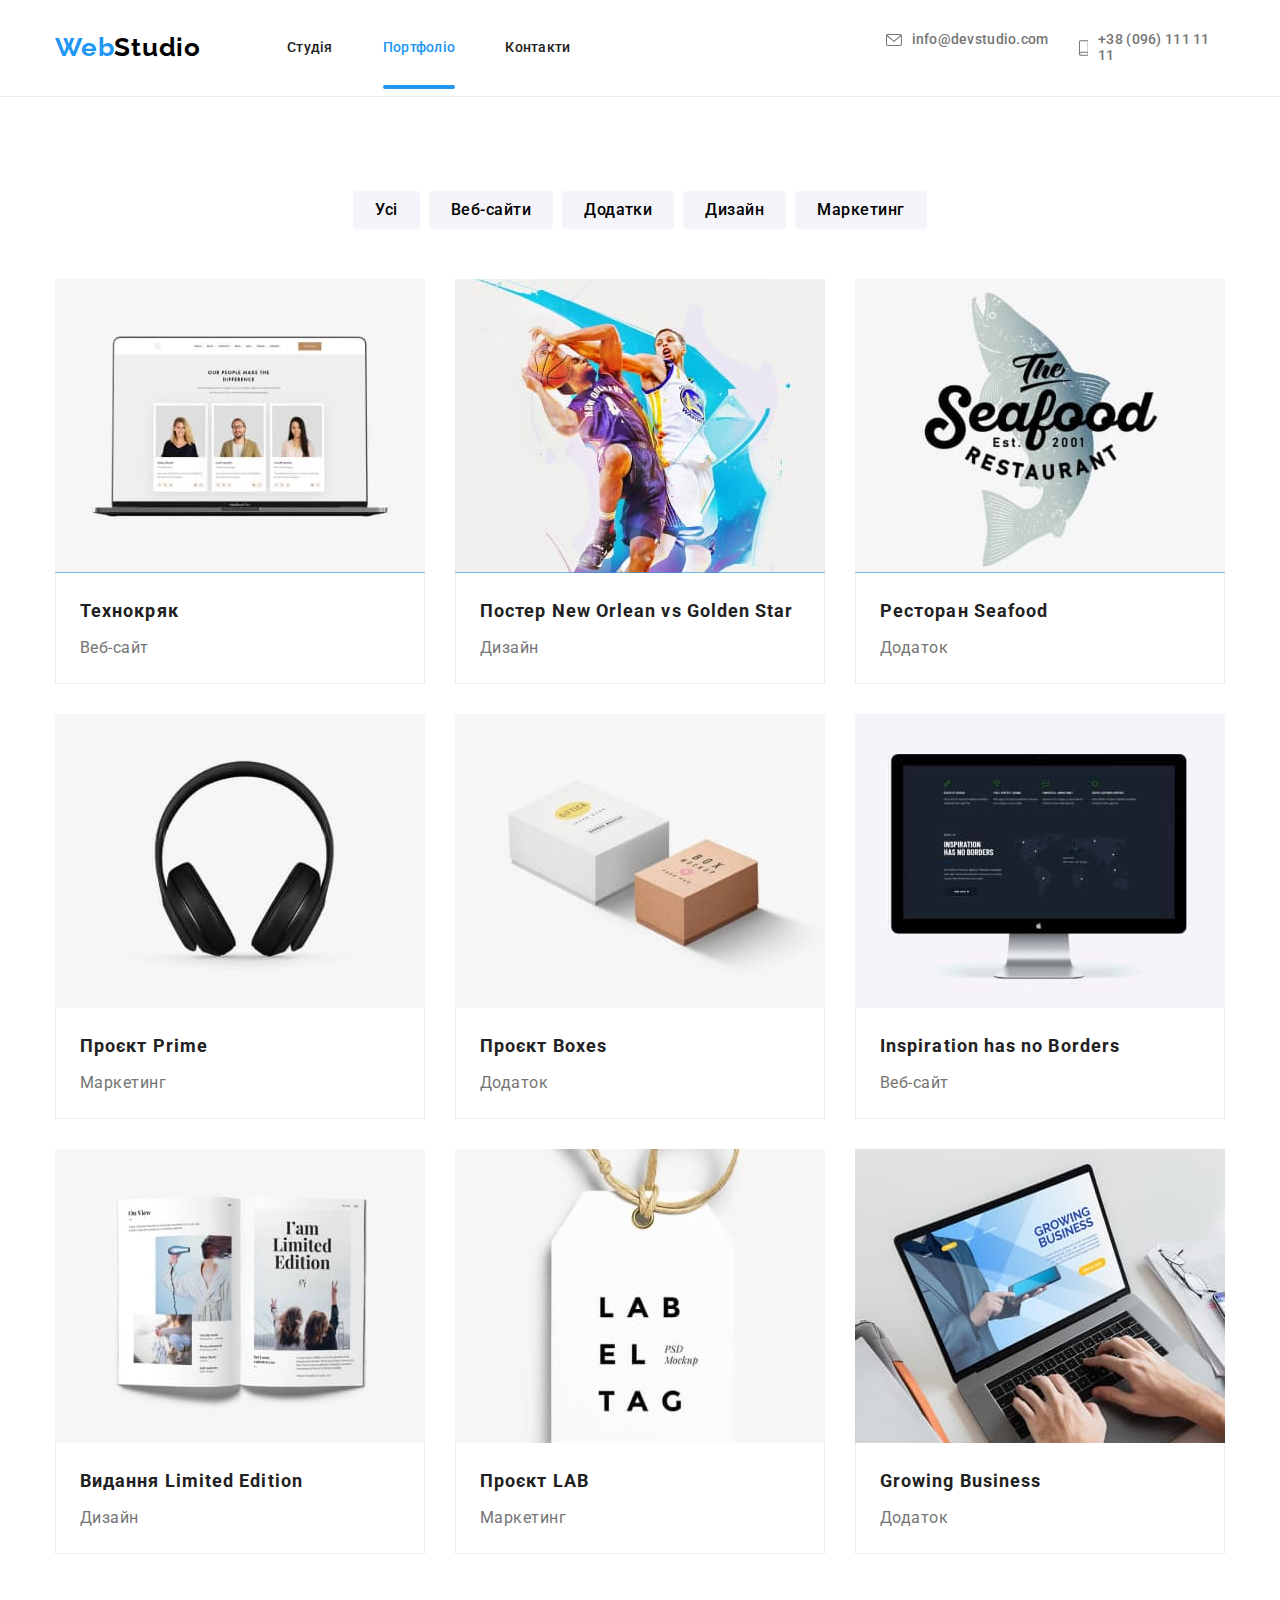
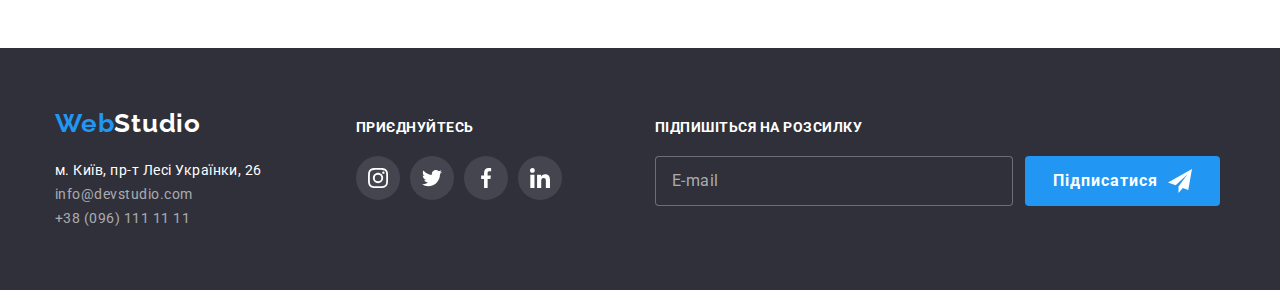
==== commit 0f397536: "Update index and portfolio" ====
--- a/portfolio.html
+++ b/portfolio.html
@@ -20,55 +20,81 @@
     <!-- Шапка сторінки -->
     <header class="page-header">
       <div class="container container--nav">
-        <a href="index.html" class="logo"><span class="logo__color">Web</span>Studio</a>
-        <div class="container-menu container-menu--is-open" data-menu>
-          <nav>
-            <ul class="nav">
-              <li class="nav__item">
-                <a href="./index.html" class="nav__link">Студія</a>
-              </li>
-              <li class="nav__item nav__item--current">
-                <a href="./portfolio.html" class="nav__link nav__link--current">Портфоліо</a>
-              </li>
-              <li class="nav__item"><a href="#" class="nav__link">Контакти</a></li>
-            </ul>
-          </nav>
-
-          <ul class="contacts">
-            <li class="contacts__item">
-              <a href="mailto:info@devstudio.com" class="contacts__link"
-                ><svg class="contacts__icon" width="16px" height="12px">
-                  <use href="./images/icons.svg#icon-envelope-1"></use>
-                </svg>
-                info@devstudio.com</a
-              >
-            </li>
-            <li class="contacts__item">
-              <a href="tel:+380961111111" class="contacts__link"
-                ><svg class="contacts__icon" width="10px" height="16px">
-                  <use href="./images/icons.svg#icon-smartphone-1"></use>
-                </svg>
-                +38 (096) 111 11 11
-              </a>
-            </li>
+        <nav class="nav-logo">
+          <a href="index.html" class="logo"><span class="logo__color">Web</span>Studio</a>
+          <ul class="nav">
+            <li class="nav__item nav__item">
+              <a href="./index.html" class="nav__link nav__link">Студія</a>
+            </li>
+            <li class="nav__item nav__item--current">
+              <a href="./portfolio.html" class="nav__link nav__link--current">Портфоліо</a>
+            </li>
+            <li class="nav__item"><a href="#" class="nav__link">Контакти</a></li>
           </ul>
-
-          <ul class="mobmenu-social">
-            <li><a href="" class="mobmenu-social__link">Instagram</a></li>
-            <li><a href="" class="mobmenu-social__link">Twitter</a></li>
-            <li><a href="" class="mobmenu-social__link">Facebook</a></li>
-            <li><a href="" class="mobmenu-social__link">LinkedIn</a></li>
-          </ul>
-        </div>
-
-        <button type="button" class="menu-button menu-button--is-open" data-menu-button>
-          <svg width="40px" height="40px" aria-label="Перемикач мобільного меню">
-            <use class="menu-button__open" href="./images/icons.svg#icon-menu"></use>
-            <use class="menu-button__close" href="./images/icons.svg#icon-close-menu"></use>
+        </nav>
+
+        <ul class="contacts">
+          <li class="contacts__item">
+            <a href="mailto:info@devstudio.com" class="contacts__link"
+              ><svg class="contacts__icon contacts__icon--small" width="16px" height="12px">
+                <use href="./images/icons.svg#icon-envelope-1"></use>
+              </svg>
+              info@devstudio.com</a
+            >
+          </li>
+          <li class="contacts__item">
+            <a href="tel:+380961111111" class="contacts__link"
+              ><svg class="contacts__icon contacts__icon--little" width="10px" height="16px">
+                <use href="./images/icons.svg#icon-smartphone-1"></use>
+              </svg>
+              +38 (096) 111 11 11
+            </a>
+          </li>
+        </ul>
+
+        <button class="menu-toggle js-open-menu" aria-expanded="false" aria-controls="mobile-menu">
+          <svg width="40px" height="40px">
+            <use class="icon-open" href="./images/icons.svg#icon-menu"></use>
           </svg>
         </button>
       </div>
     </header>
+
+    <div class="menu-container js-menu-container" id="mobile-menu">
+      <button class="menu-toggle menu-container__menu-toggle js-close-menu">
+        <svg width="40px" height="40px">
+          <use href="./images/icons.svg#icon-close-menu"></use>
+        </svg>
+      </button>
+      <div class="mobile-menu">
+        <ul class="mob-nav">
+          <li class="mob-nav__item">
+            <a class="mob-nav__link" href="./index.html">Студія</a>
+          </li>
+          <li class="mob-nav__item">
+            <a class="mob-nav__link mob-nav__link--current" href="./portfolio.html">Портфоліо</a>
+          </li>
+          <li class="mob-nav__item"><a class="mob-nav__link" href="#">Контакти</a></li>
+        </ul>
+
+        <ul class="mob-contacts">
+          <li class="mob-contacts__item">
+            <a class="mob-contacts__link mob-contacts__link--current" href="tel:+380961111111">
+              +38 (096) 111 11 11</a
+            >
+          </li>
+          <li class="mob-contacts__item">
+            <a class="mob-contacts__link" href="mailto:info@devstudio.com"> info@devstudio.com </a>
+          </li>
+        </ul>
+      </div>
+      <ul class="mob-social">
+        <li class="mob-social__item"><a href="" class="mob-social__link">Instagram</a></li>
+        <li class="mob-social__item"><a href="" class="mob-social__link">Twitter</a></li>
+        <li class="mob-social__item"><a href="" class="mob-social__link">Facebook</a></li>
+        <li class="mob-social__item"><a href="" class="mob-social__link">LinkedIn</a></li>
+      </ul>
+    </div>
 
     <main>
       <!-- Портфоліо -->
--- a/css/portfolio.min.css
+++ b/css/portfolio.min.css
@@ -1 +1 @@
-body{background-color:#fff;color:#212121;font-family:Roboto,sans-serif;letter-spacing:.03em}a{text-decoration:none}ul{padding:0;margin:0;list-style:none}h2,h3,h4,p{margin-top:0;margin-bottom:0}img{display:block;max-width:100%;height:auto}.container{max-width:1200px;padding:0px 15px;margin-right:auto;margin-left:auto}@media screen and (min-width: 480px){.container{width:480px}}@media screen and (min-width: 768px){.container{width:768px}}@media screen and (min-width: 1200px){.container{width:1200px}}.visually-hidden{position:absolute;white-space:nowrap;width:1px;height:1px;overflow:hidden;border:0;padding:0;clip:rect(0 0 0 0);-webkit-clip-path:inset(50%);clip-path:inset(50%);margin:-1px}.form-footer__button,.button-list__btn{cursor:pointer}.page-header{position:relative;border-bottom:1px solid #ececec}@media screen and (max-width: 767px){.page-header{min-height:60px}}.container--nav{display:-webkit-box;display:-ms-flexbox;display:flex;-webkit-box-align:center;-ms-flex-align:center;align-items:center}@media screen and (max-width: 767px){.container--nav{-webkit-box-pack:justify;-ms-flex-pack:justify;justify-content:space-between}}.menu-button{display:-webkit-inline-box;display:-ms-inline-flexbox;display:inline-flex;margin:0;padding:0;border:none;background-color:rgba(0,0,0,0)}@media screen and (min-width: 768px){.menu-button{display:none}}.menu-button__close{display:none}.menu-button--is-open .menu-button__close{display:block}.menu-button--is-open .menu-button__open{display:none}@media screen and (max-width: 767px){.container-menu{display:none;position:absolute;top:100%;left:0;width:100%;height:796px;padding-left:40px;background-color:#fff;z-index:1}.container-menu--is-open{display:block}}@media screen and (min-width: 768px){.container-menu{display:-webkit-box;display:-ms-flexbox;display:flex;-webkit-box-align:center;-ms-flex-align:center;align-items:center}}.nav__item--current{position:relative}@media screen and (max-width: 767px){.nav__item:not(:first-child){margin-top:32px}}@media screen and (min-width: 768px){.nav{display:-webkit-box;display:-ms-flexbox;display:flex;margin-left:86px}.nav__item:not(:last-child){margin-right:50px}}.nav__link{display:block;padding-top:32px;padding-bottom:32px;color:#212121;font-weight:500;font-size:14px;line-height:1.14;letter-spacing:.02em;-webkit-transition:color 250ms cubic-bezier(0.4, 0, 0.2, 1);transition:color 250ms cubic-bezier(0.4, 0, 0.2, 1)}.nav__link:hover,.nav__link:focus{color:#2196f3}.nav__link--current{color:#2196f3}@media screen and (max-width: 767px){.nav__link{font-size:40px;line-height:1.17;padding:0}}@media screen and (min-width: 768px){.nav__link--current::after{position:absolute;content:"";left:0;bottom:-1px;display:inline-block;width:100%;height:4px;background-color:#2196f3;border-radius:4px}}@media screen and (max-width: 767px){.contacts{display:-webkit-box;display:-ms-flexbox;display:flex;-webkit-box-orient:vertical;-webkit-box-direction:reverse;-ms-flex-direction:column-reverse;flex-direction:column-reverse;margin-top:264px}}@media screen and (min-width: 768px)and (max-width: 1199px){.contacts{display:-webkit-box;display:-ms-flexbox;display:flex;-webkit-box-orient:vertical;-webkit-box-direction:normal;-ms-flex-direction:column;flex-direction:column;margin-left:96px;row-gap:10px}}@media screen and (min-width: 1200px){.contacts{display:-webkit-box;display:-ms-flexbox;display:flex;margin-top:0;margin-left:305px}}@media screen and (max-width: 767px){.contacts__item:nth-child(odd){margin-top:32px}}@media screen and (min-width: 1200px){.contacts__item:nth-child(odd){margin-right:30px}}.contacts__link{display:-webkit-box;display:-ms-flexbox;display:flex;-webkit-box-align:center;-ms-flex-align:center;align-items:center;color:#757575;font-weight:500;font-size:12px;line-height:1.14;letter-spacing:.02em;-webkit-transition:color 250ms cubic-bezier(0.4, 0, 0.2, 1);transition:color 250ms cubic-bezier(0.4, 0, 0.2, 1)}.contacts__link:hover,.contacts__link:focus{color:#2196f3}@media screen and (min-width: 1200px){.contacts__link{padding-top:32px;padding-bottom:32px;font-size:14px}}@media screen and (max-width: 767px){[href="tel:+380961111111"]{font-size:34px;line-height:1.17;color:#2196f3}}@media screen and (max-width: 390px){[href="tel:+380961111111"]{font-size:28px}}@media screen and (max-width: 767px){[href="mailto:info@devstudio.com"]{font-size:24px;line-height:1.17}}.contacts__icon{margin-right:10px;fill:currentColor}@media screen and (max-width: 767px){.contacts__icon{display:none}}.mobmenu-social{display:-webkit-box;display:-ms-flexbox;display:flex;margin-top:64px;gap:10px}.mobmenu-social__link{font-weight:500;font-size:18px;line-height:1.22;letter-spacing:.02em;color:#2196f3}@media screen and (max-width: 390px){.mobmenu-social__link{font-size:14px}}@media screen and (min-width: 768px){.mobmenu-social{display:none}}.logo{color:#000;font-family:Raleway,sans-serif;font-weight:700;font-size:24px;line-height:1.16;letter-spacing:.03em}.logo__color{color:#2196f3}@media screen and (min-width: 1200px){.logo{font-size:26px;line-height:1.19}}.section-example{padding-top:60px;padding-bottom:60px}@media screen and (min-width: 1200px){.section-example{padding-top:94px;padding-bottom:94px}}.button-list{display:-webkit-box;display:-ms-flexbox;display:flex;margin-bottom:50px;-webkit-box-pack:center;-ms-flex-pack:center;justify-content:center}@media screen and (max-width: 767px){.button-list{-ms-flex-wrap:wrap;flex-wrap:wrap;row-gap:15px;-webkit-box-pack:start;-ms-flex-pack:start;justify-content:flex-start;margin-bottom:40px}}.button-list__btn{padding:6px 22px;background-color:#f5f4fa;font-family:inherit;border:none;font-weight:500;font-size:16px;line-height:1.62;letter-spacing:.03em;border-radius:4px;-webkit-transition:background-color 250ms cubic-bezier(0.4, 0, 0.2, 1),color 250ms cubic-bezier(0.4, 0, 0.2, 1),-webkit-box-shadow 250ms cubic-bezier(0.4, 0, 0.2, 1);transition:background-color 250ms cubic-bezier(0.4, 0, 0.2, 1),color 250ms cubic-bezier(0.4, 0, 0.2, 1),-webkit-box-shadow 250ms cubic-bezier(0.4, 0, 0.2, 1);transition:background-color 250ms cubic-bezier(0.4, 0, 0.2, 1),box-shadow 250ms cubic-bezier(0.4, 0, 0.2, 1),color 250ms cubic-bezier(0.4, 0, 0.2, 1);transition:background-color 250ms cubic-bezier(0.4, 0, 0.2, 1),box-shadow 250ms cubic-bezier(0.4, 0, 0.2, 1),color 250ms cubic-bezier(0.4, 0, 0.2, 1),-webkit-box-shadow 250ms cubic-bezier(0.4, 0, 0.2, 1)}.button-list__btn:hover,.button-list__btn:focus{background-color:#2196f3;color:#fff;-webkit-box-shadow:0px 2px 2px rgba(0,0,0,.12),0px 1px 2px rgba(0,0,0,.08),0px 3px 1px rgba(0,0,0,.1);box-shadow:0px 2px 2px rgba(0,0,0,.12),0px 1px 2px rgba(0,0,0,.08),0px 3px 1px rgba(0,0,0,.1)}@media screen and (max-width: 767px){.button-list__btn{padding:6px 24px}}.button-list__item:not(:first-child){margin-left:9px}@media screen and (min-width: 768px){.photo-list{display:-webkit-box;display:-ms-flexbox;display:flex;-ms-flex-wrap:wrap;flex-wrap:wrap;gap:30px}}@media screen and (max-width: 767px){.list:not(:last-child){margin-bottom:30px}}@media screen and (min-width: 768px){.list{-ms-flex-preferred-size:calc((100% - 30px)/2);flex-basis:calc((100% - 30px)/2)}}@media screen and (min-width: 1200px){.list{-ms-flex-preferred-size:calc((100% - 60px)/3);flex-basis:calc((100% - 60px)/3)}}.photo-list__link{-webkit-transition:-webkit-box-shadow 250ms cubic-bezier(0.4, 0, 0.2, 1);transition:-webkit-box-shadow 250ms cubic-bezier(0.4, 0, 0.2, 1);transition:box-shadow 250ms cubic-bezier(0.4, 0, 0.2, 1);transition:box-shadow 250ms cubic-bezier(0.4, 0, 0.2, 1), -webkit-box-shadow 250ms cubic-bezier(0.4, 0, 0.2, 1)}@media screen and (max-width: 767px){.photo-list__link{display:block}}.photo-list__link:hover,.photo-list__link:focus{-webkit-box-shadow:1px 4px 6px rgba(0,0,0,.16),0px 4px 4px rgba(0,0,0,.06),0px 1px 1px rgba(0,0,0,.12);box-shadow:1px 4px 6px rgba(0,0,0,.16),0px 4px 4px rgba(0,0,0,.06),0px 1px 1px rgba(0,0,0,.12)}@media screen and (min-width: 768px)and (max-width: 1199px){.photo-list__link{display:-webkit-box;display:-ms-flexbox;display:flex;-webkit-box-orient:vertical;-webkit-box-direction:normal;-ms-flex-direction:column;flex-direction:column;height:100%}}.thumb-overlay{position:relative;overflow:hidden}.thumb-overlay__descr{position:absolute;left:0;bottom:0;-webkit-transform:translateY(100%);transform:translateY(100%);-webkit-transition:-webkit-transform 250ms cubic-bezier(0.4, 0, 0.2, 1);transition:-webkit-transform 250ms cubic-bezier(0.4, 0, 0.2, 1);transition:transform 250ms cubic-bezier(0.4, 0, 0.2, 1);transition:transform 250ms cubic-bezier(0.4, 0, 0.2, 1), -webkit-transform 250ms cubic-bezier(0.4, 0, 0.2, 1);color:#fff;background-color:rgba(33,150,243,.9);padding:63px 24px;font-weight:400;font-size:18px;line-height:1.55}.photo-list__link:hover .thumb-overlay__descr,.photo-list__link:focus .thumb-overlay__descr{-webkit-transform:translateY(0);transform:translateY(0)}.photo-descr{padding:20px 24px;border-right:1px solid #eee;border-bottom:1px solid #eee;border-left:1px solid #eee}@media screen and (max-width: 1199px){.photo-descr{-webkit-box-flex:1;-ms-flex-positive:1;flex-grow:1}}.photo-descr__title{color:#212121;font-style:normal;font-weight:700;font-size:18px;line-height:2;letter-spacing:.06em;margin-bottom:4px}.photo-descr__text{color:#757575;font-size:16px;line-height:1.88}.footer{padding:60px 0px;background-color:#2f303a}.footer__logo{display:block;margin-bottom:28px;color:#fff;text-align:center}@media screen and (min-width: 1200px){.footer__logo{text-align:left}}.address{margin-left:auto;margin-right:auto;margin-bottom:60px;text-align:center}@media screen and (min-width: 1200px){.address{margin-bottom:0;width:231px;text-align:left}}.address__map{color:#fff;font-style:normal;font-size:14px;line-height:1.7;-webkit-transition:color 250ms cubic-bezier(0.4, 0, 0.2, 1);transition:color 250ms cubic-bezier(0.4, 0, 0.2, 1)}.address__map:hover,.address__map:focus{color:#2196f3}.address__contacts{display:inline-block;margin-top:12px;color:rgba(255,255,255,.6);font-style:normal;font-size:14px;line-height:1.7;-webkit-transition:color 250ms cubic-bezier(0.4, 0, 0.2, 1);transition:color 250ms cubic-bezier(0.4, 0, 0.2, 1)}.address__contacts:hover,.address__contacts:focus{color:#2196f3}@media screen and (min-width: 1200px){.container--flex{display:-webkit-box;display:-ms-flexbox;display:flex;-webkit-box-align:baseline;-ms-flex-align:baseline;align-items:baseline}}.thumb-social{display:-webkit-box;display:-ms-flexbox;display:flex;-webkit-box-orient:vertical;-webkit-box-direction:normal;-ms-flex-direction:column;flex-direction:column;margin-left:auto;margin-right:auto;margin-bottom:60px;width:206px;height:80px}@media screen and (min-width: 768px){.thumb-social{margin-left:165px;margin-right:0;margin-bottom:0}}@media screen and (min-width: 1200px){.thumb-social{margin-left:70px}}@media screen and (min-width: 768px){.container-adr-social{display:-webkit-box;display:-ms-flexbox;display:flex;-webkit-box-align:baseline;-ms-flex-align:baseline;align-items:baseline;-ms-flex-pack:distribute;justify-content:space-around}}.footer__title{margin-bottom:20px;color:#fff;font-weight:700;font-size:14px;line-height:1.14;text-align:center;text-transform:uppercase}.social-footer{display:-webkit-box;display:-ms-flexbox;display:flex;-webkit-box-pack:justify;-ms-flex-pack:justify;justify-content:space-between}.social-footer__link{display:-webkit-box;display:-ms-flexbox;display:flex;-webkit-box-align:center;-ms-flex-align:center;align-items:center;-webkit-box-pack:center;-ms-flex-pack:center;justify-content:center;height:44px;width:44px;border-radius:50%;color:#fff;background-color:rgba(255,255,255,.1);-webkit-transition:background-color 250ms cubic-bezier(0.4, 0, 0.2, 1);transition:background-color 250ms cubic-bezier(0.4, 0, 0.2, 1)}.social-footer__link:hover,.social-footer__link:focus{background-color:#2196f3}.social-footer__icon{fill:currentColor}.form-footer{display:-webkit-box;display:-ms-flexbox;display:flex;-webkit-box-orient:vertical;-webkit-box-direction:normal;-ms-flex-direction:column;flex-direction:column}@media screen and (min-width: 1200px){.form-footer{margin-left:93px}}.thumb-form{text-align:center}@media screen and (min-width: 1200px){.thumb-form{display:-webkit-box;display:-ms-flexbox;display:flex}}.form-footer__button{display:-webkit-box;display:-ms-flexbox;display:flex;-webkit-box-align:center;-ms-flex-align:center;align-items:center;padding:10px 28px;margin-left:auto;margin-right:auto;border:none;border-radius:4px;font-weight:700;font-size:16px;line-height:1.87;letter-spacing:.06em;text-align:center;color:#fff;background-color:#2196f3}.form-footer__icon{margin-left:10px}.form-footer__input{width:100%;margin-bottom:20px;padding:15px 16px;color:#fff;background-color:#2f303a;border-radius:4px;border:1px solid rgba(255,255,255,.3)}.form-footer__input::-webkit-input-placeholder{font-size:16px;line-height:1.25;letter-spacing:.03em;color:rgba(255,255,255,.6)}.form-footer__input::-moz-placeholder{font-size:16px;line-height:1.25;letter-spacing:.03em;color:rgba(255,255,255,.6)}.form-footer__input:-ms-input-placeholder{font-size:16px;line-height:1.25;letter-spacing:.03em;color:rgba(255,255,255,.6)}.form-footer__input::-ms-input-placeholder{font-size:16px;line-height:1.25;letter-spacing:.03em;color:rgba(255,255,255,.6)}.form-footer__input::placeholder{font-size:16px;line-height:1.25;letter-spacing:.03em;color:rgba(255,255,255,.6)}@media screen and (min-width: 768px){.form-footer__input{display:block;width:450px;margin-left:auto;margin-right:auto}}@media screen and (min-width: 1200px){.form-footer__input{width:358px;margin-right:12px;margin-bottom:0}}/*# sourceMappingURL=portfolio.min.css.map */+body{background-color:#fff;color:#212121;font-family:Roboto,sans-serif;letter-spacing:.03em}a{text-decoration:none}ul{padding:0;margin:0;list-style:none}h2,h3,h4,p{margin-top:0;margin-bottom:0}img{display:block;max-width:100%;height:auto}.container{max-width:1200px;padding:0px 15px;margin-right:auto;margin-left:auto}@media screen and (min-width: 480px){.container{width:480px}}@media screen and (min-width: 768px){.container{width:768px}}@media screen and (min-width: 1200px){.container{width:1200px}}.visually-hidden{position:absolute;white-space:nowrap;width:1px;height:1px;overflow:hidden;border:0;padding:0;clip:rect(0 0 0 0);-webkit-clip-path:inset(50%);clip-path:inset(50%);margin:-1px}.form-footer__button,.button-list__btn{cursor:pointer}.page-header{position:relative;border-bottom:1px solid #ececec}@media screen and (max-width: 767px){.page-header{min-height:60px}}.container--nav{display:-webkit-box;display:-ms-flexbox;display:flex;-webkit-box-align:center;-ms-flex-align:center;align-items:center}@media screen and (max-width: 767px){.container--nav{-webkit-box-pack:justify;-ms-flex-pack:justify;justify-content:space-between}}.nav-logo{display:-webkit-box;display:-ms-flexbox;display:flex;-webkit-box-align:center;-ms-flex-align:center;align-items:center;-webkit-box-pack:justify;-ms-flex-pack:justify;justify-content:space-between}.nav__item--current{position:relative}@media screen and (max-width: 767px){.nav{display:none}}@media screen and (min-width: 768px){.nav{display:-webkit-box;display:-ms-flexbox;display:flex;margin-left:86px}.nav__item:not(:last-child){margin-right:50px}}.nav__link{display:block;padding-top:32px;padding-bottom:32px;color:#212121;font-weight:500;font-size:14px;line-height:1.14;letter-spacing:.02em;-webkit-transition:color 250ms cubic-bezier(0.4, 0, 0.2, 1);transition:color 250ms cubic-bezier(0.4, 0, 0.2, 1)}.nav__link:hover,.nav__link:focus{color:#2196f3}.nav__link--current{color:#2196f3}@media screen and (min-width: 768px){.nav__link--current::after{position:absolute;content:"";left:0;bottom:-1px;display:inline-block;width:100%;height:4px;background-color:#2196f3;border-radius:4px}}@media screen and (max-width: 767px){.contacts{display:none}}@media screen and (min-width: 768px)and (max-width: 1199px){.contacts{display:-webkit-box;display:-ms-flexbox;display:flex;-webkit-box-orient:vertical;-webkit-box-direction:normal;-ms-flex-direction:column;flex-direction:column;margin-left:96px;row-gap:10px}}@media screen and (min-width: 1200px){.contacts{display:-webkit-box;display:-ms-flexbox;display:flex;margin-top:0;margin-left:315px}}@media screen and (min-width: 1200px){.contacts__item:nth-child(odd){margin-right:30px}}.contacts__link{display:-webkit-box;display:-ms-flexbox;display:flex;-webkit-box-align:center;-ms-flex-align:center;align-items:center;color:#757575;font-weight:500;font-size:12px;line-height:1.16;letter-spacing:.02em;-webkit-transition:color 250ms cubic-bezier(0.4, 0, 0.2, 1);transition:color 250ms cubic-bezier(0.4, 0, 0.2, 1)}.contacts__link:hover,.contacts__link:focus{color:#2196f3}@media screen and (min-width: 1200px){.contacts__link{padding-top:32px;padding-bottom:32px;font-size:14px;line-height:1.14}}.menu-toggle{display:-webkit-box;display:-ms-flexbox;display:flex;-webkit-box-align:center;-ms-flex-align:center;align-items:center;-webkit-box-pack:center;-ms-flex-pack:center;justify-content:center;padding:0;background-color:rgba(0,0,0,0);border:none}@media(min-width: 768px){.menu-toggle{display:none}}.menu-container{position:fixed;top:0;left:0;width:100vw;height:100vh;padding:48px;background-color:#fff;z-index:999;-webkit-transform:translateX(100%);transform:translateX(100%);-webkit-transition:-webkit-transform 250ms ease-in-out;transition:-webkit-transform 250ms ease-in-out;transition:transform 250ms ease-in-out;transition:transform 250ms ease-in-out, -webkit-transform 250ms ease-in-out}.menu-container.is-open{-webkit-transform:translateX(0);transform:translateX(0);overflow:scroll}.menu-container__menu-toggle{position:absolute;top:10px;right:15px}.menu-container__menu-toggle:hover,.menu-container__menu-toggle:focus{fill:#2196f3}.contacts__icon{margin-right:10px;fill:currentColor}@media screen and (max-width: 767px){.contacts__icon{display:none}}@media screen and (min-width: 768px)and (max-width: 1199px){.contacts__icon--small{width:14px;height:10px}.contacts__icon--little{width:10px;height:14px}}.mob-social{display:-webkit-box;display:-ms-flexbox;display:flex;gap:10px}.mob-social__item:not(:last-child){border-right:1px solid rgba(33,33,33,.2)}.mob-social__link{font-weight:500;font-size:18px;line-height:1.22;letter-spacing:.02em;color:#2196f3;padding-right:10px}@media screen and (max-width: 390px){.mob-social__link{font-size:12px}}@media screen and (min-width: 768px){.mob-social{display:none}}.mob-nav{margin-bottom:264px}.mob-nav__item:not(:last-child){margin-bottom:32px}.mob-nav__link{font-weight:500;font-size:40px;line-height:1.17;letter-spacing:.02em;color:#212121}.mob-nav__link--current{color:#2196f3}.mob-contacts{margin-bottom:64px}.mob-contacts__item:first-child{margin-bottom:32px}.mob-contacts__link{font-weight:500;line-height:1.17;font-size:22px;letter-spacing:.02em;color:#757575}.mob-contacts__link--current{font-size:34px;color:#2196f3}@media screen and (max-width: 420px){.mob-contacts__link--current{font-size:22px}}.logo{color:#000;font-family:Raleway,sans-serif;font-weight:700;font-size:24px;line-height:1.16;letter-spacing:.03em}.logo__color{color:#2196f3}@media screen and (min-width: 1200px){.logo{font-size:26px;line-height:1.19}}.section-example{padding-top:60px;padding-bottom:60px}@media screen and (min-width: 1200px){.section-example{padding-top:94px;padding-bottom:94px}}.button-list{display:-webkit-box;display:-ms-flexbox;display:flex;margin-bottom:50px;-webkit-box-pack:center;-ms-flex-pack:center;justify-content:center}@media screen and (max-width: 767px){.button-list{-ms-flex-wrap:wrap;flex-wrap:wrap;row-gap:15px;-webkit-box-pack:start;-ms-flex-pack:start;justify-content:flex-start;margin-bottom:40px}}.button-list__btn{padding:6px 22px;background-color:#f5f4fa;font-family:inherit;border:none;font-weight:500;font-size:16px;line-height:1.62;letter-spacing:.03em;border-radius:4px;-webkit-transition:background-color 250ms cubic-bezier(0.4, 0, 0.2, 1),color 250ms cubic-bezier(0.4, 0, 0.2, 1),-webkit-box-shadow 250ms cubic-bezier(0.4, 0, 0.2, 1);transition:background-color 250ms cubic-bezier(0.4, 0, 0.2, 1),color 250ms cubic-bezier(0.4, 0, 0.2, 1),-webkit-box-shadow 250ms cubic-bezier(0.4, 0, 0.2, 1);transition:background-color 250ms cubic-bezier(0.4, 0, 0.2, 1),box-shadow 250ms cubic-bezier(0.4, 0, 0.2, 1),color 250ms cubic-bezier(0.4, 0, 0.2, 1);transition:background-color 250ms cubic-bezier(0.4, 0, 0.2, 1),box-shadow 250ms cubic-bezier(0.4, 0, 0.2, 1),color 250ms cubic-bezier(0.4, 0, 0.2, 1),-webkit-box-shadow 250ms cubic-bezier(0.4, 0, 0.2, 1)}.button-list__btn:hover,.button-list__btn:focus{background-color:#2196f3;color:#fff;-webkit-box-shadow:0px 2px 2px rgba(0,0,0,.12),0px 1px 2px rgba(0,0,0,.08),0px 3px 1px rgba(0,0,0,.1);box-shadow:0px 2px 2px rgba(0,0,0,.12),0px 1px 2px rgba(0,0,0,.08),0px 3px 1px rgba(0,0,0,.1)}@media screen and (max-width: 767px){.button-list__btn{padding:6px 24px}}.button-list__item:not(:first-child){margin-left:9px}@media screen and (min-width: 768px){.photo-list{display:-webkit-box;display:-ms-flexbox;display:flex;-ms-flex-wrap:wrap;flex-wrap:wrap;gap:30px}}@media screen and (max-width: 767px){.list:not(:last-child){margin-bottom:30px}}@media screen and (min-width: 768px){.list{-ms-flex-preferred-size:calc((100% - 30px)/2);flex-basis:calc((100% - 30px)/2)}}@media screen and (min-width: 1200px){.list{-ms-flex-preferred-size:calc((100% - 60px)/3);flex-basis:calc((100% - 60px)/3)}}.photo-list__link{-webkit-transition:-webkit-box-shadow 250ms cubic-bezier(0.4, 0, 0.2, 1);transition:-webkit-box-shadow 250ms cubic-bezier(0.4, 0, 0.2, 1);transition:box-shadow 250ms cubic-bezier(0.4, 0, 0.2, 1);transition:box-shadow 250ms cubic-bezier(0.4, 0, 0.2, 1), -webkit-box-shadow 250ms cubic-bezier(0.4, 0, 0.2, 1)}@media screen and (max-width: 767px){.photo-list__link{display:block}}.photo-list__link:hover,.photo-list__link:focus{-webkit-box-shadow:1px 4px 6px rgba(0,0,0,.16),0px 4px 4px rgba(0,0,0,.06),0px 1px 1px rgba(0,0,0,.12);box-shadow:1px 4px 6px rgba(0,0,0,.16),0px 4px 4px rgba(0,0,0,.06),0px 1px 1px rgba(0,0,0,.12)}@media screen and (min-width: 768px)and (max-width: 1199px){.photo-list__link{display:-webkit-box;display:-ms-flexbox;display:flex;-webkit-box-orient:vertical;-webkit-box-direction:normal;-ms-flex-direction:column;flex-direction:column;height:100%}}.thumb-overlay{position:relative;overflow:hidden}.thumb-overlay__descr{position:absolute;left:0;bottom:0;-webkit-transform:translateY(100%);transform:translateY(100%);-webkit-transition:-webkit-transform 250ms cubic-bezier(0.4, 0, 0.2, 1);transition:-webkit-transform 250ms cubic-bezier(0.4, 0, 0.2, 1);transition:transform 250ms cubic-bezier(0.4, 0, 0.2, 1);transition:transform 250ms cubic-bezier(0.4, 0, 0.2, 1), -webkit-transform 250ms cubic-bezier(0.4, 0, 0.2, 1);color:#fff;background-color:rgba(33,150,243,.9);padding:63px 24px;font-weight:400;font-size:18px;line-height:1.55}.photo-list__link:hover .thumb-overlay__descr,.photo-list__link:focus .thumb-overlay__descr{-webkit-transform:translateY(0);transform:translateY(0)}.photo-descr{padding:20px 24px;border-right:1px solid #eee;border-bottom:1px solid #eee;border-left:1px solid #eee}@media screen and (max-width: 1199px){.photo-descr{-webkit-box-flex:1;-ms-flex-positive:1;flex-grow:1}}.photo-descr__title{color:#212121;font-style:normal;font-weight:700;font-size:18px;line-height:2;letter-spacing:.06em;margin-bottom:4px}.photo-descr__text{color:#757575;font-size:16px;line-height:1.88}.footer{padding:60px 0px;background-color:#2f303a}.footer__logo{display:block;margin-bottom:20px;color:#fff;text-align:center}@media screen and (min-width: 1200px){.footer__logo{text-align:left}}@media screen and (max-width: 767px){.logo-address{margin-bottom:60px}}.address{margin-left:auto;margin-right:auto;text-align:center}@media screen and (min-width: 1200px){.address{margin-bottom:0;width:231px;text-align:left}}.address-item:not(:first-child){margin-top:8px}.address__map{color:#fff;font-style:normal;font-size:14px;line-height:1.7;-webkit-transition:color 250ms cubic-bezier(0.4, 0, 0.2, 1);transition:color 250ms cubic-bezier(0.4, 0, 0.2, 1)}.address__map:hover,.address__map:focus{color:#2196f3}.address__contacts{display:inline-block;color:rgba(255,255,255,.6);font-style:normal;font-size:14px;line-height:1.7;-webkit-transition:color 250ms cubic-bezier(0.4, 0, 0.2, 1);transition:color 250ms cubic-bezier(0.4, 0, 0.2, 1)}.address__contacts:hover,.address__contacts:focus{color:#2196f3}@media screen and (min-width: 1200px){.container--flex{display:-webkit-box;display:-ms-flexbox;display:flex;-webkit-box-align:baseline;-ms-flex-align:baseline;align-items:baseline}}.thumb-social{display:-webkit-box;display:-ms-flexbox;display:flex;-webkit-box-orient:vertical;-webkit-box-direction:normal;-ms-flex-direction:column;flex-direction:column;width:206px;height:80px}@media screen and (max-width: 767px){.thumb-social{margin-left:auto;margin-right:auto;margin-bottom:60px}}@media screen and (min-width: 1200px){.thumb-social{margin-left:70px}}@media screen and (min-width: 768px){.container-adr-social{display:-webkit-box;display:-ms-flexbox;display:flex;-webkit-box-align:baseline;-ms-flex-align:baseline;align-items:baseline}}@media screen and (min-width: 768px)and (max-width: 1199px){.container-adr-social{margin-bottom:60px;-ms-flex-pack:distribute;justify-content:space-around}}.footer__title{margin-bottom:20px;color:#fff;font-weight:700;font-size:14px;line-height:1.14;text-transform:uppercase}@media screen and (max-width: 1199px){.footer__title{text-align:center}}.social-footer{display:-webkit-box;display:-ms-flexbox;display:flex;-webkit-box-pack:justify;-ms-flex-pack:justify;justify-content:space-between}.social-footer__link{display:-webkit-box;display:-ms-flexbox;display:flex;-webkit-box-align:center;-ms-flex-align:center;align-items:center;-webkit-box-pack:center;-ms-flex-pack:center;justify-content:center;height:44px;width:44px;border-radius:50%;color:#fff;background-color:rgba(255,255,255,.1);-webkit-transition:background-color 250ms cubic-bezier(0.4, 0, 0.2, 1);transition:background-color 250ms cubic-bezier(0.4, 0, 0.2, 1)}.social-footer__link:hover,.social-footer__link:focus{background-color:#2196f3}.social-footer__icon{fill:currentColor}.form-footer{display:-webkit-box;display:-ms-flexbox;display:flex;-webkit-box-orient:vertical;-webkit-box-direction:normal;-ms-flex-direction:column;flex-direction:column}@media screen and (min-width: 1200px){.form-footer{margin-left:93px}}.thumb-form{text-align:center}@media screen and (min-width: 1200px){.thumb-form{display:-webkit-box;display:-ms-flexbox;display:flex}}.form-footer__button{display:-webkit-box;display:-ms-flexbox;display:flex;-webkit-box-align:center;-ms-flex-align:center;align-items:center;padding:10px 28px;margin-left:auto;margin-right:auto;border:none;border-radius:4px;font-weight:700;font-size:16px;line-height:1.87;letter-spacing:.06em;text-align:center;color:#fff;background-color:#2196f3}.form-footer__icon{margin-left:10px}.form-footer__input{width:100%;margin-bottom:20px;padding:15px 16px;color:#fff;background-color:#2f303a;border-radius:4px;border:1px solid rgba(255,255,255,.3)}.form-footer__input::-webkit-input-placeholder{font-size:16px;line-height:1.25;letter-spacing:.03em;color:rgba(255,255,255,.6)}.form-footer__input::-moz-placeholder{font-size:16px;line-height:1.25;letter-spacing:.03em;color:rgba(255,255,255,.6)}.form-footer__input:-ms-input-placeholder{font-size:16px;line-height:1.25;letter-spacing:.03em;color:rgba(255,255,255,.6)}.form-footer__input::-ms-input-placeholder{font-size:16px;line-height:1.25;letter-spacing:.03em;color:rgba(255,255,255,.6)}.form-footer__input::placeholder{font-size:16px;line-height:1.25;letter-spacing:.03em;color:rgba(255,255,255,.6)}@media screen and (min-width: 768px){.form-footer__input{display:block;width:450px;margin-left:auto;margin-right:auto}}@media screen and (min-width: 1200px){.form-footer__input{width:358px;margin-right:12px;margin-bottom:0}}/*# sourceMappingURL=portfolio.min.css.map */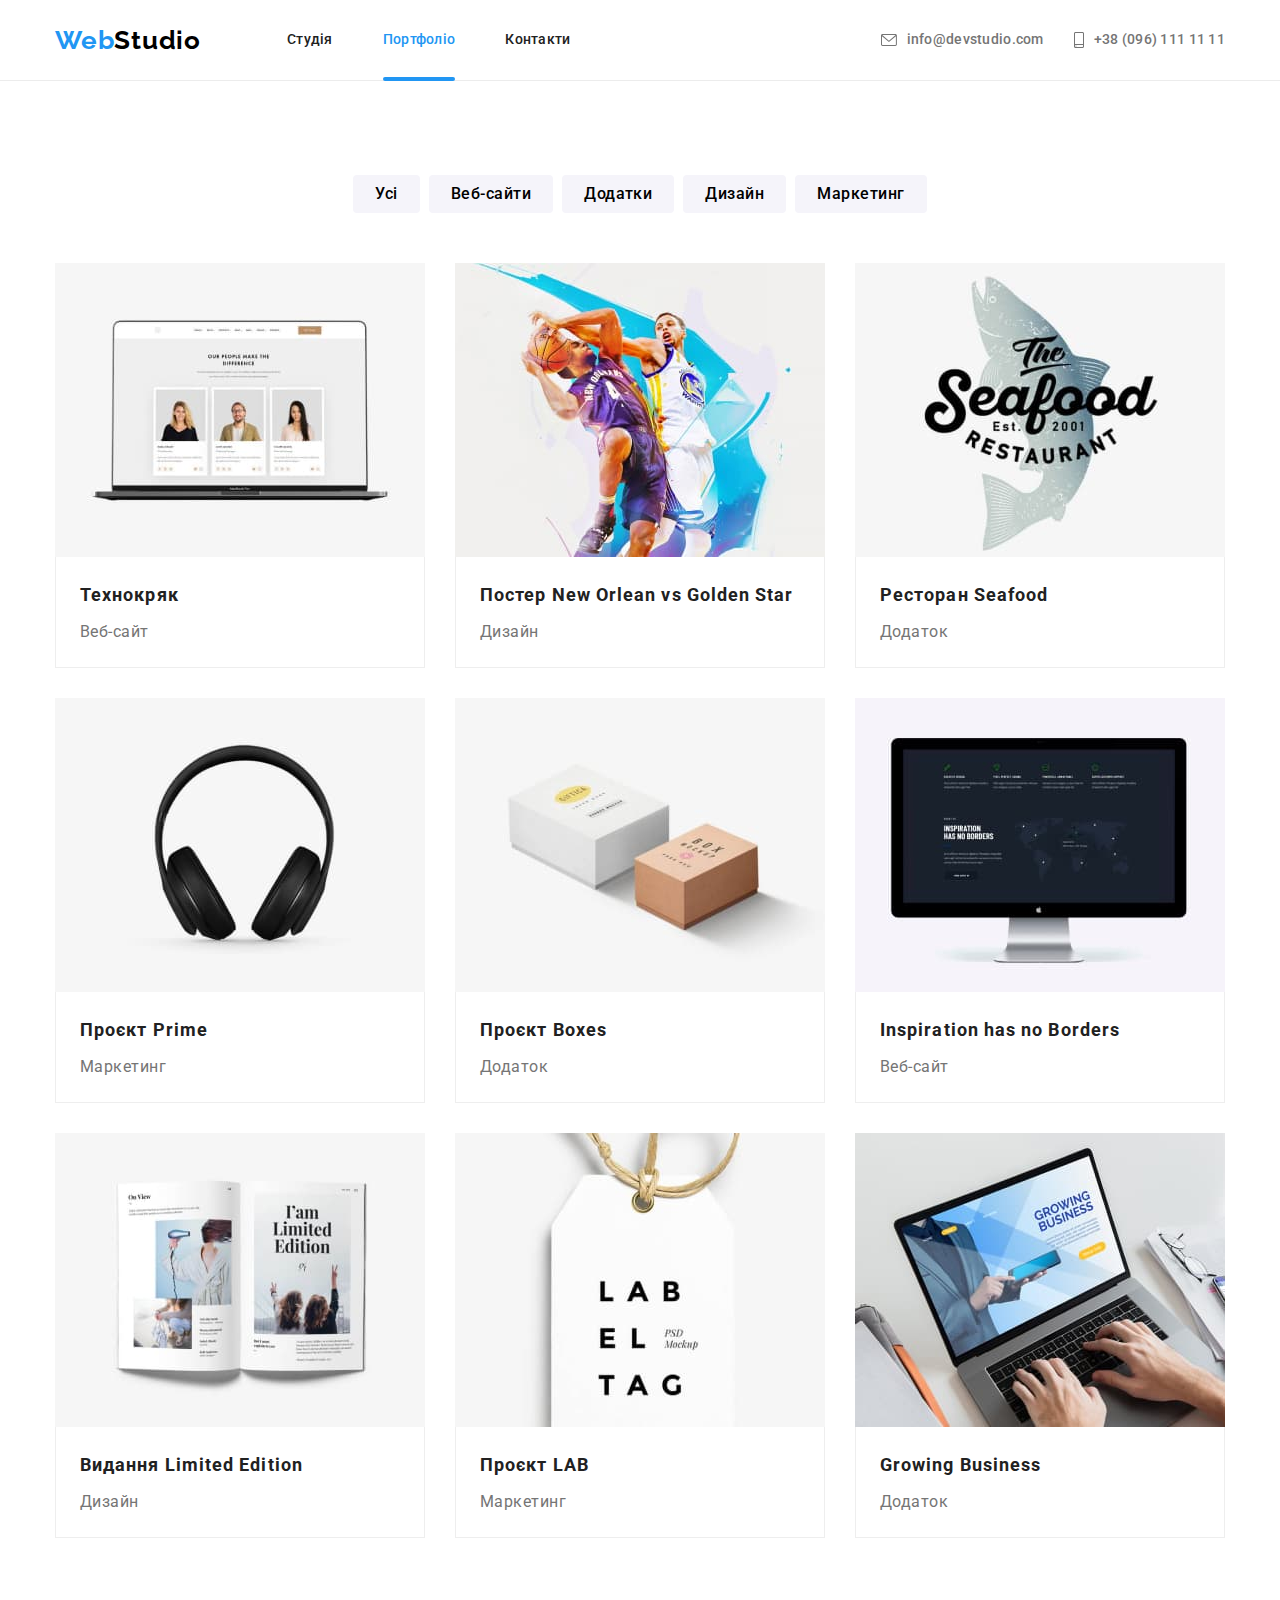
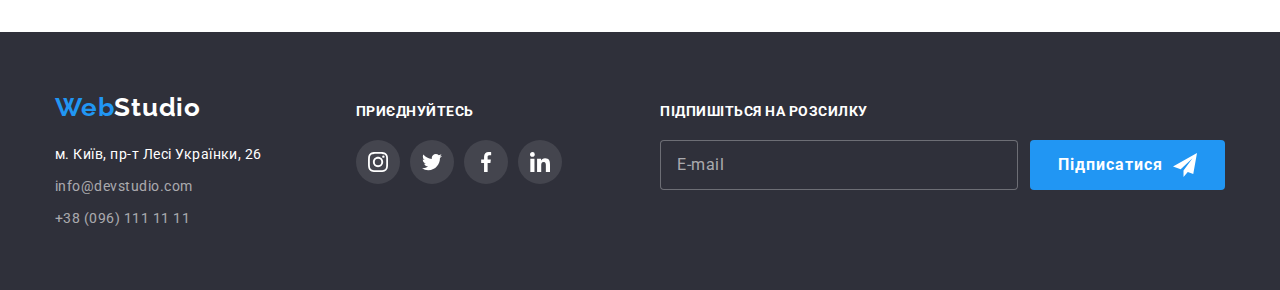
==== commit f6f27852: "add change" ====
--- a/portfolio.html
+++ b/portfolio.html
@@ -87,13 +87,13 @@
             <a class="mob-contacts__link" href="mailto:info@devstudio.com"> info@devstudio.com </a>
           </li>
         </ul>
+        <ul class="mob-social">
+          <li class="mob-social__item"><a href="" class="mob-social__link">Instagram</a></li>
+          <li class="mob-social__item"><a href="" class="mob-social__link">Twitter</a></li>
+          <li class="mob-social__item"><a href="" class="mob-social__link">Facebook</a></li>
+          <li class="mob-social__item"><a href="" class="mob-social__link">LinkedIn</a></li>
+        </ul>
       </div>
-      <ul class="mob-social">
-        <li class="mob-social__item"><a href="" class="mob-social__link">Instagram</a></li>
-        <li class="mob-social__item"><a href="" class="mob-social__link">Twitter</a></li>
-        <li class="mob-social__item"><a href="" class="mob-social__link">Facebook</a></li>
-        <li class="mob-social__item"><a href="" class="mob-social__link">LinkedIn</a></li>
-      </ul>
     </div>
 
     <main>
@@ -302,7 +302,7 @@
             <a href="#" class="logo footer__logo"><span class="logo__color">Web</span>Studio</a>
             <address class="address">
               <ul>
-                <li>
+                <li class="address-item">
                   <a
                     href="https://goo.gl/maps/CUmirf4CLt4Hmm4W9"
                     class="address__map"
@@ -311,12 +311,12 @@
                     >м. Київ, пр-т Лесі Українки, 26</a
                   >
                 </li>
-                <li>
+                <li class="address-item">
                   <a href="mailto:info@devstudio.com" class="address__contacts"
                     >info@devstudio.com</a
                   >
                 </li>
-                <li>
+                <li class="address-item">
                   <a href="tel:+380961111111" class="address__contacts">+38 (096) 111 11 11</a>
                 </li>
               </ul>
--- a/css/portfolio.min.css
+++ b/css/portfolio.min.css
@@ -1 +1 @@
-body{background-color:#fff;color:#212121;font-family:Roboto,sans-serif;letter-spacing:.03em}a{text-decoration:none}ul{padding:0;margin:0;list-style:none}h2,h3,h4,p{margin-top:0;margin-bottom:0}img{display:block;max-width:100%;height:auto}.container{max-width:1200px;padding:0px 15px;margin-right:auto;margin-left:auto}@media screen and (min-width: 480px){.container{width:480px}}@media screen and (min-width: 768px){.container{width:768px}}@media screen and (min-width: 1200px){.container{width:1200px}}.visually-hidden{position:absolute;white-space:nowrap;width:1px;height:1px;overflow:hidden;border:0;padding:0;clip:rect(0 0 0 0);-webkit-clip-path:inset(50%);clip-path:inset(50%);margin:-1px}.form-footer__button,.button-list__btn{cursor:pointer}.page-header{position:relative;border-bottom:1px solid #ececec}@media screen and (max-width: 767px){.page-header{min-height:60px}}.container--nav{display:-webkit-box;display:-ms-flexbox;display:flex;-webkit-box-align:center;-ms-flex-align:center;align-items:center}@media screen and (max-width: 767px){.container--nav{-webkit-box-pack:justify;-ms-flex-pack:justify;justify-content:space-between}}.nav-logo{display:-webkit-box;display:-ms-flexbox;display:flex;-webkit-box-align:center;-ms-flex-align:center;align-items:center;-webkit-box-pack:justify;-ms-flex-pack:justify;justify-content:space-between}.nav__item--current{position:relative}@media screen and (max-width: 767px){.nav{display:none}}@media screen and (min-width: 768px){.nav{display:-webkit-box;display:-ms-flexbox;display:flex;margin-left:86px}.nav__item:not(:last-child){margin-right:50px}}.nav__link{display:block;padding-top:32px;padding-bottom:32px;color:#212121;font-weight:500;font-size:14px;line-height:1.14;letter-spacing:.02em;-webkit-transition:color 250ms cubic-bezier(0.4, 0, 0.2, 1);transition:color 250ms cubic-bezier(0.4, 0, 0.2, 1)}.nav__link:hover,.nav__link:focus{color:#2196f3}.nav__link--current{color:#2196f3}@media screen and (min-width: 768px){.nav__link--current::after{position:absolute;content:"";left:0;bottom:-1px;display:inline-block;width:100%;height:4px;background-color:#2196f3;border-radius:4px}}@media screen and (max-width: 767px){.contacts{display:none}}@media screen and (min-width: 768px)and (max-width: 1199px){.contacts{display:-webkit-box;display:-ms-flexbox;display:flex;-webkit-box-orient:vertical;-webkit-box-direction:normal;-ms-flex-direction:column;flex-direction:column;margin-left:96px;row-gap:10px}}@media screen and (min-width: 1200px){.contacts{display:-webkit-box;display:-ms-flexbox;display:flex;margin-top:0;margin-left:315px}}@media screen and (min-width: 1200px){.contacts__item:nth-child(odd){margin-right:30px}}.contacts__link{display:-webkit-box;display:-ms-flexbox;display:flex;-webkit-box-align:center;-ms-flex-align:center;align-items:center;color:#757575;font-weight:500;font-size:12px;line-height:1.16;letter-spacing:.02em;-webkit-transition:color 250ms cubic-bezier(0.4, 0, 0.2, 1);transition:color 250ms cubic-bezier(0.4, 0, 0.2, 1)}.contacts__link:hover,.contacts__link:focus{color:#2196f3}@media screen and (min-width: 1200px){.contacts__link{padding-top:32px;padding-bottom:32px;font-size:14px;line-height:1.14}}.menu-toggle{display:-webkit-box;display:-ms-flexbox;display:flex;-webkit-box-align:center;-ms-flex-align:center;align-items:center;-webkit-box-pack:center;-ms-flex-pack:center;justify-content:center;padding:0;background-color:rgba(0,0,0,0);border:none}@media(min-width: 768px){.menu-toggle{display:none}}.menu-container{position:fixed;top:0;left:0;width:100vw;height:100vh;padding:48px;background-color:#fff;z-index:999;-webkit-transform:translateX(100%);transform:translateX(100%);-webkit-transition:-webkit-transform 250ms ease-in-out;transition:-webkit-transform 250ms ease-in-out;transition:transform 250ms ease-in-out;transition:transform 250ms ease-in-out, -webkit-transform 250ms ease-in-out}.menu-container.is-open{-webkit-transform:translateX(0);transform:translateX(0);overflow:scroll}.menu-container__menu-toggle{position:absolute;top:10px;right:15px}.menu-container__menu-toggle:hover,.menu-container__menu-toggle:focus{fill:#2196f3}.contacts__icon{margin-right:10px;fill:currentColor}@media screen and (max-width: 767px){.contacts__icon{display:none}}@media screen and (min-width: 768px)and (max-width: 1199px){.contacts__icon--small{width:14px;height:10px}.contacts__icon--little{width:10px;height:14px}}.mob-social{display:-webkit-box;display:-ms-flexbox;display:flex;gap:10px}.mob-social__item:not(:last-child){border-right:1px solid rgba(33,33,33,.2)}.mob-social__link{font-weight:500;font-size:18px;line-height:1.22;letter-spacing:.02em;color:#2196f3;padding-right:10px}@media screen and (max-width: 390px){.mob-social__link{font-size:12px}}@media screen and (min-width: 768px){.mob-social{display:none}}.mob-nav{margin-bottom:264px}.mob-nav__item:not(:last-child){margin-bottom:32px}.mob-nav__link{font-weight:500;font-size:40px;line-height:1.17;letter-spacing:.02em;color:#212121}.mob-nav__link--current{color:#2196f3}.mob-contacts{margin-bottom:64px}.mob-contacts__item:first-child{margin-bottom:32px}.mob-contacts__link{font-weight:500;line-height:1.17;font-size:22px;letter-spacing:.02em;color:#757575}.mob-contacts__link--current{font-size:34px;color:#2196f3}@media screen and (max-width: 420px){.mob-contacts__link--current{font-size:22px}}.logo{color:#000;font-family:Raleway,sans-serif;font-weight:700;font-size:24px;line-height:1.16;letter-spacing:.03em}.logo__color{color:#2196f3}@media screen and (min-width: 1200px){.logo{font-size:26px;line-height:1.19}}.section-example{padding-top:60px;padding-bottom:60px}@media screen and (min-width: 1200px){.section-example{padding-top:94px;padding-bottom:94px}}.button-list{display:-webkit-box;display:-ms-flexbox;display:flex;margin-bottom:50px;-webkit-box-pack:center;-ms-flex-pack:center;justify-content:center}@media screen and (max-width: 767px){.button-list{-ms-flex-wrap:wrap;flex-wrap:wrap;row-gap:15px;-webkit-box-pack:start;-ms-flex-pack:start;justify-content:flex-start;margin-bottom:40px}}.button-list__btn{padding:6px 22px;background-color:#f5f4fa;font-family:inherit;border:none;font-weight:500;font-size:16px;line-height:1.62;letter-spacing:.03em;border-radius:4px;-webkit-transition:background-color 250ms cubic-bezier(0.4, 0, 0.2, 1),color 250ms cubic-bezier(0.4, 0, 0.2, 1),-webkit-box-shadow 250ms cubic-bezier(0.4, 0, 0.2, 1);transition:background-color 250ms cubic-bezier(0.4, 0, 0.2, 1),color 250ms cubic-bezier(0.4, 0, 0.2, 1),-webkit-box-shadow 250ms cubic-bezier(0.4, 0, 0.2, 1);transition:background-color 250ms cubic-bezier(0.4, 0, 0.2, 1),box-shadow 250ms cubic-bezier(0.4, 0, 0.2, 1),color 250ms cubic-bezier(0.4, 0, 0.2, 1);transition:background-color 250ms cubic-bezier(0.4, 0, 0.2, 1),box-shadow 250ms cubic-bezier(0.4, 0, 0.2, 1),color 250ms cubic-bezier(0.4, 0, 0.2, 1),-webkit-box-shadow 250ms cubic-bezier(0.4, 0, 0.2, 1)}.button-list__btn:hover,.button-list__btn:focus{background-color:#2196f3;color:#fff;-webkit-box-shadow:0px 2px 2px rgba(0,0,0,.12),0px 1px 2px rgba(0,0,0,.08),0px 3px 1px rgba(0,0,0,.1);box-shadow:0px 2px 2px rgba(0,0,0,.12),0px 1px 2px rgba(0,0,0,.08),0px 3px 1px rgba(0,0,0,.1)}@media screen and (max-width: 767px){.button-list__btn{padding:6px 24px}}.button-list__item:not(:first-child){margin-left:9px}@media screen and (min-width: 768px){.photo-list{display:-webkit-box;display:-ms-flexbox;display:flex;-ms-flex-wrap:wrap;flex-wrap:wrap;gap:30px}}@media screen and (max-width: 767px){.list:not(:last-child){margin-bottom:30px}}@media screen and (min-width: 768px){.list{-ms-flex-preferred-size:calc((100% - 30px)/2);flex-basis:calc((100% - 30px)/2)}}@media screen and (min-width: 1200px){.list{-ms-flex-preferred-size:calc((100% - 60px)/3);flex-basis:calc((100% - 60px)/3)}}.photo-list__link{-webkit-transition:-webkit-box-shadow 250ms cubic-bezier(0.4, 0, 0.2, 1);transition:-webkit-box-shadow 250ms cubic-bezier(0.4, 0, 0.2, 1);transition:box-shadow 250ms cubic-bezier(0.4, 0, 0.2, 1);transition:box-shadow 250ms cubic-bezier(0.4, 0, 0.2, 1), -webkit-box-shadow 250ms cubic-bezier(0.4, 0, 0.2, 1)}@media screen and (max-width: 767px){.photo-list__link{display:block}}.photo-list__link:hover,.photo-list__link:focus{-webkit-box-shadow:1px 4px 6px rgba(0,0,0,.16),0px 4px 4px rgba(0,0,0,.06),0px 1px 1px rgba(0,0,0,.12);box-shadow:1px 4px 6px rgba(0,0,0,.16),0px 4px 4px rgba(0,0,0,.06),0px 1px 1px rgba(0,0,0,.12)}@media screen and (min-width: 768px)and (max-width: 1199px){.photo-list__link{display:-webkit-box;display:-ms-flexbox;display:flex;-webkit-box-orient:vertical;-webkit-box-direction:normal;-ms-flex-direction:column;flex-direction:column;height:100%}}.thumb-overlay{position:relative;overflow:hidden}.thumb-overlay__descr{position:absolute;left:0;bottom:0;-webkit-transform:translateY(100%);transform:translateY(100%);-webkit-transition:-webkit-transform 250ms cubic-bezier(0.4, 0, 0.2, 1);transition:-webkit-transform 250ms cubic-bezier(0.4, 0, 0.2, 1);transition:transform 250ms cubic-bezier(0.4, 0, 0.2, 1);transition:transform 250ms cubic-bezier(0.4, 0, 0.2, 1), -webkit-transform 250ms cubic-bezier(0.4, 0, 0.2, 1);color:#fff;background-color:rgba(33,150,243,.9);padding:63px 24px;font-weight:400;font-size:18px;line-height:1.55}.photo-list__link:hover .thumb-overlay__descr,.photo-list__link:focus .thumb-overlay__descr{-webkit-transform:translateY(0);transform:translateY(0)}.photo-descr{padding:20px 24px;border-right:1px solid #eee;border-bottom:1px solid #eee;border-left:1px solid #eee}@media screen and (max-width: 1199px){.photo-descr{-webkit-box-flex:1;-ms-flex-positive:1;flex-grow:1}}.photo-descr__title{color:#212121;font-style:normal;font-weight:700;font-size:18px;line-height:2;letter-spacing:.06em;margin-bottom:4px}.photo-descr__text{color:#757575;font-size:16px;line-height:1.88}.footer{padding:60px 0px;background-color:#2f303a}.footer__logo{display:block;margin-bottom:20px;color:#fff;text-align:center}@media screen and (min-width: 1200px){.footer__logo{text-align:left}}@media screen and (max-width: 767px){.logo-address{margin-bottom:60px}}.address{margin-left:auto;margin-right:auto;text-align:center}@media screen and (min-width: 1200px){.address{margin-bottom:0;width:231px;text-align:left}}.address-item:not(:first-child){margin-top:8px}.address__map{color:#fff;font-style:normal;font-size:14px;line-height:1.7;-webkit-transition:color 250ms cubic-bezier(0.4, 0, 0.2, 1);transition:color 250ms cubic-bezier(0.4, 0, 0.2, 1)}.address__map:hover,.address__map:focus{color:#2196f3}.address__contacts{display:inline-block;color:rgba(255,255,255,.6);font-style:normal;font-size:14px;line-height:1.7;-webkit-transition:color 250ms cubic-bezier(0.4, 0, 0.2, 1);transition:color 250ms cubic-bezier(0.4, 0, 0.2, 1)}.address__contacts:hover,.address__contacts:focus{color:#2196f3}@media screen and (min-width: 1200px){.container--flex{display:-webkit-box;display:-ms-flexbox;display:flex;-webkit-box-align:baseline;-ms-flex-align:baseline;align-items:baseline}}.thumb-social{display:-webkit-box;display:-ms-flexbox;display:flex;-webkit-box-orient:vertical;-webkit-box-direction:normal;-ms-flex-direction:column;flex-direction:column;width:206px;height:80px}@media screen and (max-width: 767px){.thumb-social{margin-left:auto;margin-right:auto;margin-bottom:60px}}@media screen and (min-width: 1200px){.thumb-social{margin-left:70px}}@media screen and (min-width: 768px){.container-adr-social{display:-webkit-box;display:-ms-flexbox;display:flex;-webkit-box-align:baseline;-ms-flex-align:baseline;align-items:baseline}}@media screen and (min-width: 768px)and (max-width: 1199px){.container-adr-social{margin-bottom:60px;-ms-flex-pack:distribute;justify-content:space-around}}.footer__title{margin-bottom:20px;color:#fff;font-weight:700;font-size:14px;line-height:1.14;text-transform:uppercase}@media screen and (max-width: 1199px){.footer__title{text-align:center}}.social-footer{display:-webkit-box;display:-ms-flexbox;display:flex;-webkit-box-pack:justify;-ms-flex-pack:justify;justify-content:space-between}.social-footer__link{display:-webkit-box;display:-ms-flexbox;display:flex;-webkit-box-align:center;-ms-flex-align:center;align-items:center;-webkit-box-pack:center;-ms-flex-pack:center;justify-content:center;height:44px;width:44px;border-radius:50%;color:#fff;background-color:rgba(255,255,255,.1);-webkit-transition:background-color 250ms cubic-bezier(0.4, 0, 0.2, 1);transition:background-color 250ms cubic-bezier(0.4, 0, 0.2, 1)}.social-footer__link:hover,.social-footer__link:focus{background-color:#2196f3}.social-footer__icon{fill:currentColor}.form-footer{display:-webkit-box;display:-ms-flexbox;display:flex;-webkit-box-orient:vertical;-webkit-box-direction:normal;-ms-flex-direction:column;flex-direction:column}@media screen and (min-width: 1200px){.form-footer{margin-left:93px}}.thumb-form{text-align:center}@media screen and (min-width: 1200px){.thumb-form{display:-webkit-box;display:-ms-flexbox;display:flex}}.form-footer__button{display:-webkit-box;display:-ms-flexbox;display:flex;-webkit-box-align:center;-ms-flex-align:center;align-items:center;padding:10px 28px;margin-left:auto;margin-right:auto;border:none;border-radius:4px;font-weight:700;font-size:16px;line-height:1.87;letter-spacing:.06em;text-align:center;color:#fff;background-color:#2196f3}.form-footer__icon{margin-left:10px}.form-footer__input{width:100%;margin-bottom:20px;padding:15px 16px;color:#fff;background-color:#2f303a;border-radius:4px;border:1px solid rgba(255,255,255,.3)}.form-footer__input::-webkit-input-placeholder{font-size:16px;line-height:1.25;letter-spacing:.03em;color:rgba(255,255,255,.6)}.form-footer__input::-moz-placeholder{font-size:16px;line-height:1.25;letter-spacing:.03em;color:rgba(255,255,255,.6)}.form-footer__input:-ms-input-placeholder{font-size:16px;line-height:1.25;letter-spacing:.03em;color:rgba(255,255,255,.6)}.form-footer__input::-ms-input-placeholder{font-size:16px;line-height:1.25;letter-spacing:.03em;color:rgba(255,255,255,.6)}.form-footer__input::placeholder{font-size:16px;line-height:1.25;letter-spacing:.03em;color:rgba(255,255,255,.6)}@media screen and (min-width: 768px){.form-footer__input{display:block;width:450px;margin-left:auto;margin-right:auto}}@media screen and (min-width: 1200px){.form-footer__input{width:358px;margin-right:12px;margin-bottom:0}}/*# sourceMappingURL=portfolio.min.css.map */+body{background-color:#fff;color:#212121;font-family:Roboto,sans-serif;letter-spacing:.03em}a{text-decoration:none}ul{padding:0;margin:0;list-style:none}h2,h3,h4,p{margin-top:0;margin-bottom:0}img{display:block;max-width:100%;height:auto}.container{max-width:1200px;padding:0px 15px;margin-right:auto;margin-left:auto}@media screen and (min-width: 480px){.container{width:480px}}@media screen and (min-width: 768px){.container{width:768px}}@media screen and (min-width: 1200px){.container{width:1200px}}.visually-hidden{position:absolute;white-space:nowrap;width:1px;height:1px;overflow:hidden;border:0;padding:0;clip:rect(0 0 0 0);-webkit-clip-path:inset(50%);clip-path:inset(50%);margin:-1px}.form-footer__button,.button-list__btn{cursor:pointer}.page-header{position:relative;border-bottom:1px solid #ececec}@media screen and (max-width: 767px){.page-header{min-height:60px}}.container--nav{display:-webkit-box;display:-ms-flexbox;display:flex;-webkit-box-align:center;-ms-flex-align:center;align-items:center}@media screen and (max-width: 767px){.container--nav{-webkit-box-pack:justify;-ms-flex-pack:justify;justify-content:space-between}}.nav-logo{display:-webkit-box;display:-ms-flexbox;display:flex;-webkit-box-align:center;-ms-flex-align:center;align-items:center;-webkit-box-pack:justify;-ms-flex-pack:justify;justify-content:space-between}.nav__item--current{position:relative}@media screen and (max-width: 767px){.nav{display:none}}@media screen and (min-width: 768px){.nav{display:-webkit-box;display:-ms-flexbox;display:flex;margin-left:86px}.nav__item:not(:last-child){margin-right:50px}}.nav__link{display:block;padding-top:32px;padding-bottom:32px;color:#212121;font-weight:500;font-size:14px;line-height:1.14;letter-spacing:.02em;-webkit-transition:color 250ms cubic-bezier(0.4, 0, 0.2, 1);transition:color 250ms cubic-bezier(0.4, 0, 0.2, 1)}.nav__link:hover,.nav__link:focus{color:#2196f3}.nav__link--current{color:#2196f3}@media screen and (min-width: 768px){.nav__link--current::after{position:absolute;content:"";left:0;bottom:-1px;display:inline-block;width:100%;height:4px;background-color:#2196f3;border-radius:4px}}.contacts{margin-left:auto}@media screen and (max-width: 767px){.contacts{display:none}}@media screen and (min-width: 768px)and (max-width: 1199px){.contacts{display:-webkit-box;display:-ms-flexbox;display:flex;-webkit-box-orient:vertical;-webkit-box-direction:normal;-ms-flex-direction:column;flex-direction:column;row-gap:10px}}@media screen and (min-width: 1200px){.contacts{display:-webkit-box;display:-ms-flexbox;display:flex;margin-top:0}}@media screen and (min-width: 1200px){.contacts__item:nth-child(odd){margin-right:30px}}.contacts__link{display:-webkit-box;display:-ms-flexbox;display:flex;-webkit-box-align:center;-ms-flex-align:center;align-items:center;color:#757575;font-weight:500;font-size:12px;line-height:1.16;letter-spacing:.02em;-webkit-transition:color 250ms cubic-bezier(0.4, 0, 0.2, 1);transition:color 250ms cubic-bezier(0.4, 0, 0.2, 1)}.contacts__link:hover,.contacts__link:focus{color:#2196f3}@media screen and (min-width: 1200px){.contacts__link{padding-top:32px;padding-bottom:32px;font-size:14px;line-height:1.14}}.menu-toggle{display:-webkit-box;display:-ms-flexbox;display:flex;-webkit-box-align:center;-ms-flex-align:center;align-items:center;-webkit-box-pack:center;-ms-flex-pack:center;justify-content:center;padding:0;background-color:rgba(0,0,0,0);border:none}@media(min-width: 768px){.menu-toggle{display:none}}.menu-container{position:fixed;top:0;left:0;width:100vw;height:100vh;padding:48px;background-color:#fff;z-index:999;-webkit-transform:translateX(100%);transform:translateX(100%);-webkit-transition:-webkit-transform 250ms ease-in-out;transition:-webkit-transform 250ms ease-in-out;transition:transform 250ms ease-in-out;transition:transform 250ms ease-in-out, -webkit-transform 250ms ease-in-out}.menu-container.is-open{-webkit-transform:translateX(0);transform:translateX(0);overflow:scroll}.menu-container__menu-toggle{position:absolute;top:10px;right:15px}.menu-container__menu-toggle:hover,.menu-container__menu-toggle:focus{fill:#2196f3}.contacts__icon{margin-right:10px;fill:currentColor}@media screen and (max-width: 767px){.contacts__icon{display:none}}@media screen and (min-width: 768px)and (max-width: 1199px){.contacts__icon--small{width:14px;height:10px}.contacts__icon--little{width:10px;height:14px}}.mob-social{display:-webkit-box;display:-ms-flexbox;display:flex}@media screen and (max-width: 360px){.mob-social{-ms-flex-wrap:wrap;flex-wrap:wrap}}.mob-social__item:not(:last-child){margin-right:10px;border-right:1px solid rgba(33,33,33,.2)}.mob-social__link{font-weight:500;font-size:16px;line-height:1.22;letter-spacing:.02em;color:#2196f3;padding-right:10px}@media screen and (max-width: 390px){.mob-social__link{font-size:12px}}@media screen and (min-width: 768px){.mob-social{display:none}}.mob-nav{margin-bottom:306px}.mob-nav__item:not(:last-child){margin-bottom:32px}.mob-nav__link{font-weight:500;font-size:40px;line-height:1.17;letter-spacing:.02em;color:#212121}.mob-nav__link--current{color:#2196f3}.mob-contacts{margin-bottom:64px}.mob-contacts__item:first-child{margin-bottom:32px}.mob-contacts__link{font-weight:500;line-height:1.17;font-size:22px;letter-spacing:.02em;color:#757575}.mob-contacts__link--current{font-size:34px;color:#2196f3}@media screen and (max-width: 420px){.mob-contacts__link--current{font-size:22px}}.logo{color:#000;font-family:Raleway,sans-serif;font-weight:700;font-size:24px;line-height:1.16;letter-spacing:.03em}.logo__color{color:#2196f3}@media screen and (min-width: 1200px){.logo{font-size:26px;line-height:1.19}}.section-example{padding-top:60px;padding-bottom:60px}@media screen and (min-width: 1200px){.section-example{padding-top:94px;padding-bottom:94px}}.button-list{display:-webkit-box;display:-ms-flexbox;display:flex;margin-bottom:50px;-webkit-box-pack:center;-ms-flex-pack:center;justify-content:center}@media screen and (max-width: 767px){.button-list{-ms-flex-wrap:wrap;flex-wrap:wrap;row-gap:15px;-webkit-box-pack:start;-ms-flex-pack:start;justify-content:flex-start;margin-bottom:40px}}.button-list__btn{padding:6px 22px;background-color:#f5f4fa;font-family:inherit;border:none;font-weight:500;font-size:16px;line-height:1.62;letter-spacing:.03em;border-radius:4px;-webkit-transition:background-color 250ms cubic-bezier(0.4, 0, 0.2, 1),color 250ms cubic-bezier(0.4, 0, 0.2, 1),-webkit-box-shadow 250ms cubic-bezier(0.4, 0, 0.2, 1);transition:background-color 250ms cubic-bezier(0.4, 0, 0.2, 1),color 250ms cubic-bezier(0.4, 0, 0.2, 1),-webkit-box-shadow 250ms cubic-bezier(0.4, 0, 0.2, 1);transition:background-color 250ms cubic-bezier(0.4, 0, 0.2, 1),box-shadow 250ms cubic-bezier(0.4, 0, 0.2, 1),color 250ms cubic-bezier(0.4, 0, 0.2, 1);transition:background-color 250ms cubic-bezier(0.4, 0, 0.2, 1),box-shadow 250ms cubic-bezier(0.4, 0, 0.2, 1),color 250ms cubic-bezier(0.4, 0, 0.2, 1),-webkit-box-shadow 250ms cubic-bezier(0.4, 0, 0.2, 1)}.button-list__btn:hover,.button-list__btn:focus{background-color:#2196f3;color:#fff;-webkit-box-shadow:0px 2px 2px rgba(0,0,0,.12),0px 1px 2px rgba(0,0,0,.08),0px 3px 1px rgba(0,0,0,.1);box-shadow:0px 2px 2px rgba(0,0,0,.12),0px 1px 2px rgba(0,0,0,.08),0px 3px 1px rgba(0,0,0,.1)}@media screen and (max-width: 767px){.button-list__btn{padding:6px 24px}}.button-list__item:not(:first-child){margin-left:9px}@media screen and (min-width: 768px){.photo-list{display:-webkit-box;display:-ms-flexbox;display:flex;-ms-flex-wrap:wrap;flex-wrap:wrap;gap:30px}}@media screen and (max-width: 767px){.list:not(:last-child){margin-bottom:30px}}@media screen and (min-width: 768px){.list{-ms-flex-preferred-size:calc((100% - 30px)/2);flex-basis:calc((100% - 30px)/2)}}@media screen and (min-width: 1200px){.list{-ms-flex-preferred-size:calc((100% - 60px)/3);flex-basis:calc((100% - 60px)/3)}}.photo-list__link{-webkit-transition:-webkit-box-shadow 250ms cubic-bezier(0.4, 0, 0.2, 1);transition:-webkit-box-shadow 250ms cubic-bezier(0.4, 0, 0.2, 1);transition:box-shadow 250ms cubic-bezier(0.4, 0, 0.2, 1);transition:box-shadow 250ms cubic-bezier(0.4, 0, 0.2, 1), -webkit-box-shadow 250ms cubic-bezier(0.4, 0, 0.2, 1)}@media screen and (max-width: 767px){.photo-list__link{display:block}}.photo-list__link:hover,.photo-list__link:focus{-webkit-box-shadow:1px 4px 6px rgba(0,0,0,.16),0px 4px 4px rgba(0,0,0,.06),0px 1px 1px rgba(0,0,0,.12);box-shadow:1px 4px 6px rgba(0,0,0,.16),0px 4px 4px rgba(0,0,0,.06),0px 1px 1px rgba(0,0,0,.12)}@media screen and (min-width: 768px)and (max-width: 1199px){.photo-list__link{display:-webkit-box;display:-ms-flexbox;display:flex;-webkit-box-orient:vertical;-webkit-box-direction:normal;-ms-flex-direction:column;flex-direction:column;height:100%}}.thumb-overlay{position:relative;overflow:hidden}.thumb-overlay__descr{position:absolute;left:0;bottom:0;-webkit-transform:translateY(100%);transform:translateY(100%);-webkit-transition:-webkit-transform 250ms cubic-bezier(0.4, 0, 0.2, 1);transition:-webkit-transform 250ms cubic-bezier(0.4, 0, 0.2, 1);transition:transform 250ms cubic-bezier(0.4, 0, 0.2, 1);transition:transform 250ms cubic-bezier(0.4, 0, 0.2, 1), -webkit-transform 250ms cubic-bezier(0.4, 0, 0.2, 1);color:#fff;background-color:rgba(33,150,243,.9);padding:63px 24px;font-weight:400;font-size:18px;line-height:1.55}.photo-list__link:hover .thumb-overlay__descr,.photo-list__link:focus .thumb-overlay__descr{-webkit-transform:translateY(0);transform:translateY(0)}.photo-descr{padding:20px 24px;border-right:1px solid #eee;border-bottom:1px solid #eee;border-left:1px solid #eee}@media screen and (max-width: 1199px){.photo-descr{-webkit-box-flex:1;-ms-flex-positive:1;flex-grow:1}}.photo-descr__title{color:#212121;font-style:normal;font-weight:700;font-size:18px;line-height:2;letter-spacing:.06em;margin-bottom:4px}.photo-descr__text{color:#757575;font-size:16px;line-height:1.88}.footer{padding:60px 0px;background-color:#2f303a}.footer__logo{display:block;margin-bottom:20px;color:#fff;text-align:center}@media screen and (min-width: 1200px){.footer__logo{text-align:left}}@media screen and (max-width: 767px){.logo-address{margin-bottom:60px}}.address{margin-left:auto;margin-right:auto;text-align:center}@media screen and (min-width: 1200px){.address{margin-bottom:0;width:231px;text-align:left}}.address-item:not(:first-child){margin-top:8px}.address__map{color:#fff;font-style:normal;font-size:14px;line-height:1.7;-webkit-transition:color 250ms cubic-bezier(0.4, 0, 0.2, 1);transition:color 250ms cubic-bezier(0.4, 0, 0.2, 1)}.address__map:hover,.address__map:focus{color:#2196f3}.address__contacts{display:inline-block;color:rgba(255,255,255,.6);font-style:normal;font-size:14px;line-height:1.7;-webkit-transition:color 250ms cubic-bezier(0.4, 0, 0.2, 1);transition:color 250ms cubic-bezier(0.4, 0, 0.2, 1)}.address__contacts:hover,.address__contacts:focus{color:#2196f3}@media screen and (min-width: 1200px){.container--flex{display:-webkit-box;display:-ms-flexbox;display:flex;-webkit-box-align:baseline;-ms-flex-align:baseline;align-items:baseline}}.thumb-social{display:-webkit-box;display:-ms-flexbox;display:flex;-webkit-box-orient:vertical;-webkit-box-direction:normal;-ms-flex-direction:column;flex-direction:column;width:206px;height:80px}@media screen and (max-width: 767px){.thumb-social{margin-left:auto;margin-right:auto;margin-bottom:60px}}@media screen and (min-width: 1200px){.thumb-social{margin-left:70px}}@media screen and (min-width: 768px){.container-adr-social{display:-webkit-box;display:-ms-flexbox;display:flex;-webkit-box-align:baseline;-ms-flex-align:baseline;align-items:baseline}}@media screen and (min-width: 768px)and (max-width: 1199px){.container-adr-social{margin-bottom:60px;-ms-flex-pack:distribute;justify-content:space-around}}.footer__title{margin-bottom:20px;color:#fff;font-weight:700;font-size:14px;line-height:1.14;text-transform:uppercase}@media screen and (max-width: 1199px){.footer__title{text-align:center}}.social-footer{display:-webkit-box;display:-ms-flexbox;display:flex;-webkit-box-pack:justify;-ms-flex-pack:justify;justify-content:space-between}.social-footer__link{display:-webkit-box;display:-ms-flexbox;display:flex;-webkit-box-align:center;-ms-flex-align:center;align-items:center;-webkit-box-pack:center;-ms-flex-pack:center;justify-content:center;height:44px;width:44px;border-radius:50%;color:#fff;background-color:rgba(255,255,255,.1);-webkit-transition:background-color 250ms cubic-bezier(0.4, 0, 0.2, 1);transition:background-color 250ms cubic-bezier(0.4, 0, 0.2, 1)}.social-footer__link:hover,.social-footer__link:focus{background-color:#2196f3}.social-footer__icon{fill:currentColor}.form-footer{display:-webkit-box;display:-ms-flexbox;display:flex;-webkit-box-orient:vertical;-webkit-box-direction:normal;-ms-flex-direction:column;flex-direction:column}@media screen and (min-width: 1200px){.form-footer{margin-left:auto}}.thumb-form{text-align:center}@media screen and (min-width: 1200px){.thumb-form{display:-webkit-box;display:-ms-flexbox;display:flex}}.form-footer__button{display:-webkit-box;display:-ms-flexbox;display:flex;-webkit-box-align:center;-ms-flex-align:center;align-items:center;padding:10px 28px;margin-left:auto;margin-right:auto;border:none;border-radius:4px;font-weight:700;font-size:16px;line-height:1.87;letter-spacing:.06em;text-align:center;color:#fff;background-color:#2196f3}.form-footer__icon{margin-left:10px}.form-footer__input{width:100%;margin-bottom:20px;padding:15px 16px;color:#fff;background-color:#2f303a;border-radius:4px;border:1px solid rgba(255,255,255,.3)}.form-footer__input::-webkit-input-placeholder{font-size:16px;line-height:1.25;letter-spacing:.03em;color:rgba(255,255,255,.6)}.form-footer__input::-moz-placeholder{font-size:16px;line-height:1.25;letter-spacing:.03em;color:rgba(255,255,255,.6)}.form-footer__input:-ms-input-placeholder{font-size:16px;line-height:1.25;letter-spacing:.03em;color:rgba(255,255,255,.6)}.form-footer__input::-ms-input-placeholder{font-size:16px;line-height:1.25;letter-spacing:.03em;color:rgba(255,255,255,.6)}.form-footer__input::placeholder{font-size:16px;line-height:1.25;letter-spacing:.03em;color:rgba(255,255,255,.6)}@media screen and (min-width: 768px){.form-footer__input{display:block;width:450px;margin-left:auto;margin-right:auto}}@media screen and (min-width: 1200px){.form-footer__input{width:358px;margin-right:12px;margin-bottom:0}}/*# sourceMappingURL=portfolio.min.css.map */